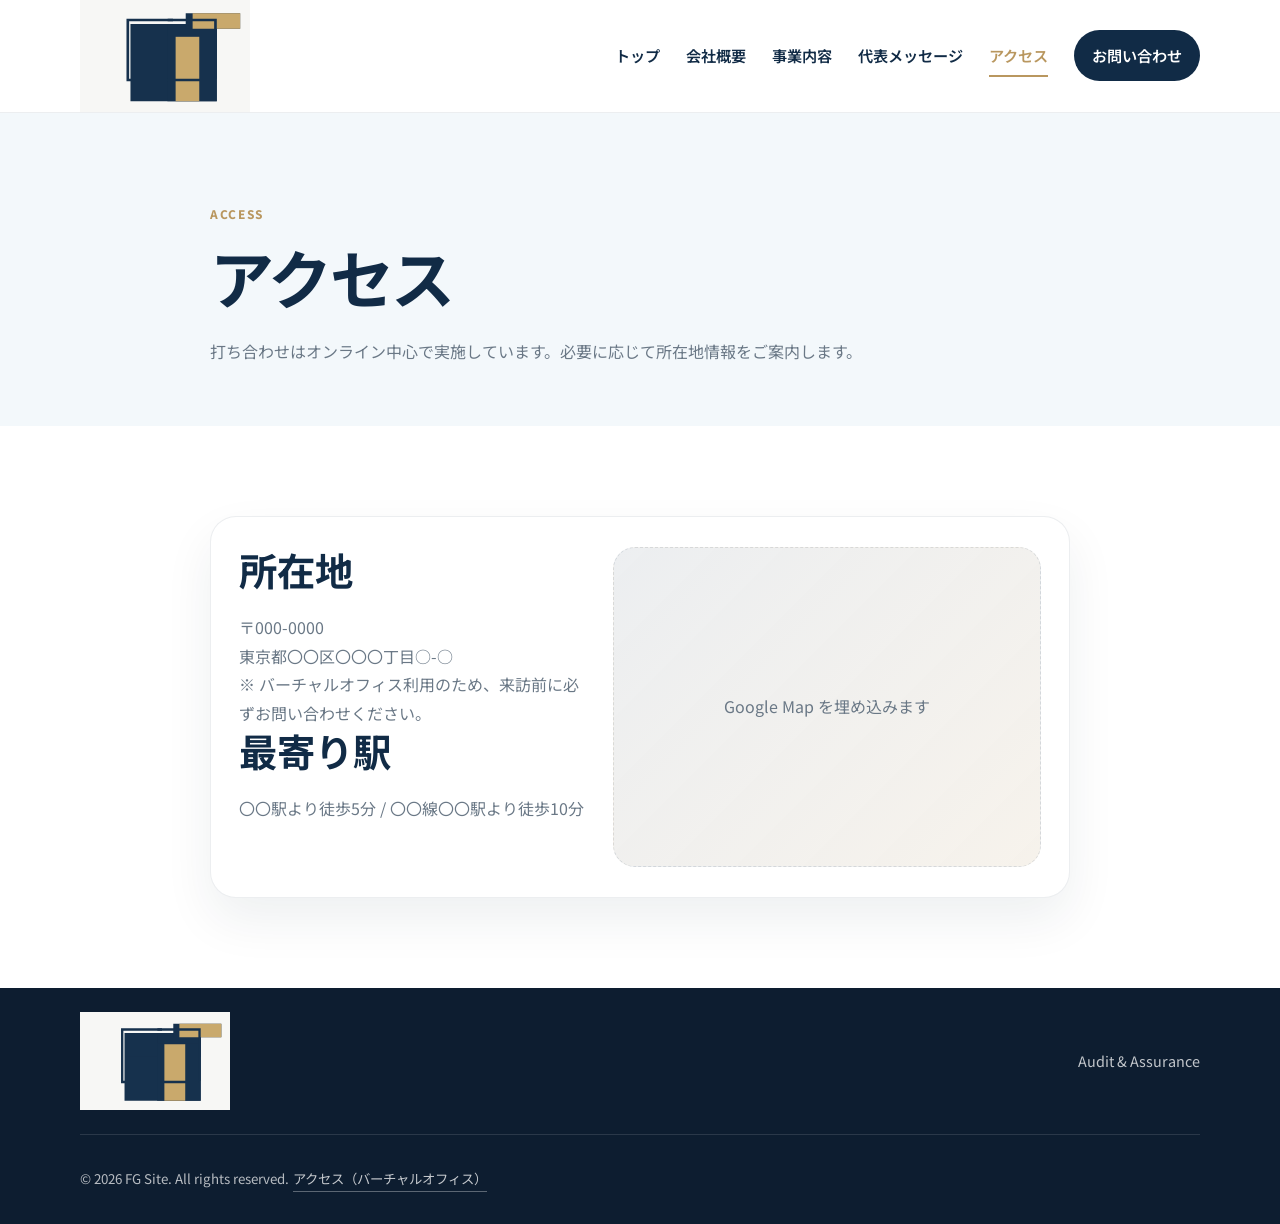
==== access.html @ 74d0a7da "Render current access footer item as text on access page Co-authored-by: chikainoue111-sys <24069295" ====
<!DOCTYPE html>
<html lang="ja">
  <head>
    <meta charset="UTF-8" />
    <meta name="viewport" content="width=device-width, initial-scale=1.0" />
    <meta name="description" content="FG Siteの所在地・アクセス情報です。" />
    <title>アクセス | FG Site</title>
    <link rel="preconnect" href="https://fonts.googleapis.com" />
    <link rel="preconnect" href="https://fonts.gstatic.com" crossorigin />
    <link
      href="https://fonts.googleapis.com/css2?family=Manrope:wght@400;500;600;700;800&family=Noto+Sans+JP:wght@400;500;600;700;800&display=swap"
      rel="stylesheet"
    />
    <link rel="stylesheet" href="assets/css/style.css" />
  </head>
  <body>
    <header class="site-header">
      <div class="container header-inner">
        <a href="index.html" class="brand" aria-label="FG Site ホーム">
          <img src="assets/img/logo.svg" alt="FG Site" class="brand-logo" />
        </a>

        <button class="menu-toggle" aria-label="メニューを開く" aria-expanded="false">
          <span></span><span></span><span></span>
        </button>

        <nav class="site-nav" aria-label="グローバルナビゲーション">
          <a href="index.html">トップ</a>
          <a href="company.html">会社概要</a>
          <a href="services.html">事業内容</a>
          <a href="message.html">代表メッセージ</a>
          <a href="access.html" class="active" aria-current="page">アクセス</a>
          <a href="contact.html" class="nav-cta">お問い合わせ</a>
        </nav>
      </div>
    </header>

    <main>
      <section class="page-hero section-shell">
        <div class="container narrow">
          <p class="eyebrow dark">Access</p>
          <h1>アクセス</h1>
          <p>打ち合わせはオンライン中心で実施しています。必要に応じて所在地情報をご案内します。</p>
        </div>
      </section>

      <section class="section-shell">
        <div class="container narrow access-box">
          <div class="access-copy">
            <h2>所在地</h2>
            <p>〒000-0000<br />東京都〇〇区〇〇〇丁目○-○</p>
            <p>※ バーチャルオフィス利用のため、来訪前に必ずお問い合わせください。</p>

            <h2>最寄り駅</h2>
            <p>〇〇駅より徒歩5分 / 〇〇線〇〇駅より徒歩10分</p>
          </div>

          <div class="map-placeholder">Google Map を埋め込みます</div>
        </div>
      </section>
    </main>

    <footer class="site-footer">
      <div class="container footer-inner">
        <div class="footer-brand">
          <img src="assets/img/logo.svg" alt="FG Site" class="footer-logo" />
        </div>
        <p>Audit &amp; Assurance</p>
      </div>
      <div class="container footer-meta">
        <small>© 2026 FG Site. All rights reserved.</small>
        <small class="footer-sub-link">アクセス（バーチャルオフィス）</small>
      </div>
    </footer>

    <script src="assets/js/main.js"></script>
  </body>
</html>
---- assets/css/style.css ----
@import url('https://fonts.googleapis.com/css2?family=Manrope:wght@400;500;600;700;800&family=Noto+Sans+JP:wght@400;500;600;700;800&display=swap');

:root {
  --navy-900: #0d1d30;
  --navy-800: #112b46;
  --navy-700: #183c5d;
  --gold-500: #b9975f;
  --gold-400: #d9bb7b;
  --ice-100: #f3f8fb;
  --ice-200: #edf3f8;
  --stone-200: #e8edf1;
  --stone-500: #6a7886;
  --text: #1a2433;
  --white: #ffffff;
  --shadow-soft: 0 22px 50px rgba(19, 38, 62, 0.07);
  --radius: 26px;
  --feature-media-width: 320px;
}

* {
  box-sizing: border-box;
}

html {
  scroll-behavior: smooth;
}

body {
  margin: 0;
  font-family: 'Noto Sans JP', sans-serif;
  color: var(--text);
  background: #ffffff;
  line-height: 1.8;
}

img {
  max-width: 100%;
  display: block;
}

a {
  color: inherit;
  text-decoration: none;
}

button,
input,
textarea {
  font: inherit;
}

.container {
  width: min(1120px, calc(100% - 40px));
  margin: 0 auto;
}

.narrow {
  max-width: 860px;
}

.section-shell {
  padding: 90px 0;
}

.site-header {
  position: sticky;
  top: 0;
  z-index: 50;
  backdrop-filter: blur(10px);
  background: rgba(255, 255, 255, 0.9);
  border-bottom: 1px solid rgba(17, 43, 70, 0.08);
}

.header-inner {
  display: flex;
  align-items: center;
  justify-content: space-between;
  min-height: 86px;
  gap: 24px;
}

.brand {
  display: inline-flex;
  align-items: center;
}

.brand-logo {
  width: 170px;
  height: auto;
}

.site-nav {
  display: flex;
  gap: 26px;
  align-items: center;
}

.site-nav a {
  font-size: 0.95rem;
  font-weight: 600;
  color: var(--navy-800);
  position: relative;
  transition: color 0.2s ease;
}


.site-nav a::after {
  content: "";
  position: absolute;
  left: 0;
  bottom: -8px;
  width: 100%;
  height: 2px;
  background: var(--gold-500);
  opacity: 0;
  transform: scaleX(0.7);
  transition: all 0.2s ease;
}

.site-nav a:hover,
.site-nav a.active {
  color: var(--gold-500);
}

.site-nav a:hover::after,
.site-nav a.active::after {
  opacity: 1;
  transform: scaleX(1);
}

.nav-cta {
  background: var(--navy-800);
  color: var(--white) !important;
  padding: 12px 18px;
  border-radius: 999px;
  transition: transform 0.2s ease, background 0.2s ease;
}

.nav-cta:hover {
  background: var(--gold-500) !important;
  transform: translateY(-1px);
}

.nav-cta::after {
  display: none;
}

.menu-toggle {
  display: none;
  border: 0;
  background: transparent;
  padding: 6px;
  cursor: pointer;
}

.menu-toggle span {
  display: block;
  width: 24px;
  height: 2px;
  margin: 5px 0;
  background: var(--navy-800);
  border-radius: 2px;
}

.hero {
  padding-top: 84px;
  background:
    radial-gradient(circle at top right, rgba(185, 151, 95, 0.12), transparent 30%),
    linear-gradient(135deg, #ffffff 0%, #f3f8fb 100%);
}

.hero-grid {
  display: grid;
  grid-template-columns: 1.2fr 0.8fr;
  align-items: center;
  gap: 48px;
}

.eyebrow {
  margin: 0 0 14px;
  color: var(--gold-500);
  font-weight: 800;
  letter-spacing: 0.14em;
  text-transform: uppercase;
  font-size: 0.74rem;
}

.eyebrow.dark {
  color: var(--gold-500);
}

.eyebrow.light {
  color: rgba(255, 255, 255, 0.8);
}

h1,
h2,
h3 {
  margin: 0 0 16px;
  color: var(--navy-800);
  line-height: 1.3;
  font-family: 'Manrope', 'Noto Sans JP', sans-serif;
}

h1 {
  font-size: clamp(2.6rem, 5vw, 4.3rem);
  letter-spacing: -0.04em;
}

h2 {
  font-size: clamp(2rem, 3vw, 2.8rem);
}

h3 {
  font-size: 1.4rem;
}

.lead {
  max-width: 620px;
  font-size: 1.08rem;
  color: var(--stone-500);
  margin: 22px 0 0;
}

.hero-actions {
  display: flex;
  gap: 14px;
  margin-top: 28px;
  flex-wrap: wrap;
}

.btn {
  display: inline-flex;
  align-items: center;
  justify-content: center;
  padding: 14px 24px;
  border-radius: 999px;
  border: 1px solid transparent;
  font-weight: 700;
  transition: all 0.2s ease;
}

.btn:hover {
  transform: translateY(-2px);
}

.btn-primary {
  background: var(--navy-800);
  color: var(--white);
}

.btn-primary:hover {
  background: var(--gold-500);
}

.btn-secondary {
  border-color: var(--navy-800);
  color: var(--navy-800);
  background: transparent;
}

.btn-secondary:hover {
  background: var(--navy-800);
  color: var(--white);
}

.light-btn {
  background: var(--white);
  color: var(--navy-800);
}

.hero-points {
  display: flex;
  gap: 18px;
  list-style: none;
  margin: 28px 0 0;
  padding: 0;
  flex-wrap: wrap;
  color: var(--stone-500);
  font-size: 0.92rem;
}

.hero-points li {
  position: relative;
  padding-left: 18px;
}

.hero-points li::before {
  content: "";
  position: absolute;
  left: 0;
  top: 0.8em;
  width: 8px;
  height: 8px;
  border-radius: 50%;
  background: var(--gold-500);
}

.hero-panel {
  display: flex;
  justify-content: flex-end;
}

.value-editorial {
  position: relative;
  width: min(100%, 430px);
  padding: 34px 0 28px 44px;
  border-top: 1px solid rgba(185, 151, 95, 0.5);
  border-bottom: 1px solid rgba(17, 43, 70, 0.14);
  background: linear-gradient(102deg, rgba(255, 255, 255, 0.45), rgba(255, 255, 255, 0));
}

.value-editorial::before {
  content: "";
  position: absolute;
  left: 0;
  top: -10px;
  bottom: -10px;
  width: 1px;
  background: linear-gradient(180deg, rgba(185, 151, 95, 0), rgba(185, 151, 95, 0.9), rgba(185, 151, 95, 0));
}

.value-kicker {
  margin: 0;
  position: absolute;
  left: -20px;
  top: 4px;
  writing-mode: vertical-rl;
  transform: rotate(180deg);
  color: var(--gold-500);
  font-weight: 800;
  letter-spacing: 0.16em;
  text-transform: uppercase;
  font-size: 0.68rem;
}

.value-heading {
  margin-bottom: 14px;
  font-size: clamp(1.6rem, 3.1vw, 2.3rem);
  letter-spacing: -0.03em;
}

.value-copy {
  margin: 0;
  color: var(--stone-500);
}

.section-alt {
  background: var(--ice-100);
}

.section-head {
  max-width: 760px;
  margin-bottom: 32px;
}

.section-head p:last-child {
  color: var(--stone-500);
  margin: 0;
}

.feature-editorial .section-head {
  margin-bottom: 20px;
}

.feature-editorial-list {
  margin: 0;
  padding: 0;
  list-style: none;
  border-top: 1px solid rgba(17, 43, 70, 0.14);
}

.feature-editorial-item {
  display: grid;
  grid-template-columns: 120px minmax(0, 1fr) minmax(250px, 320px);
  gap: 36px;
  align-items: start;
  padding: 58px 0;
  border-bottom: 1px solid rgba(17, 43, 70, 0.14);
}

.feature-editorial-number {
  margin: 0;
  font-size: clamp(3.1rem, 7vw, 4.8rem);
  line-height: 1;
  font-family: 'Manrope', 'Noto Sans JP', sans-serif;
  letter-spacing: 0.06em;
  color: rgba(17, 43, 70, 0.15);
}

.feature-editorial-copy h3 {
  margin-bottom: 10px;
}

.feature-editorial-copy p {
  margin: 0;
  color: var(--stone-500);
}

.feature-editorial-media {
  margin: 0;
  width: min(100%, var(--feature-media-width));
  margin-inline: auto;
}

.feature-media-slot {
  min-height: 196px;
  border: 1px solid rgba(17, 43, 70, 0.14);
  background:
    linear-gradient(125deg, rgba(17, 43, 70, 0.18), rgba(17, 43, 70, 0.03) 40%, rgba(185, 151, 95, 0.24)),
    repeating-linear-gradient(-35deg, rgba(255, 255, 255, 0.18), rgba(255, 255, 255, 0.18) 8px, transparent 8px, transparent 18px);
  color: rgba(13, 29, 48, 0.58);
  font-family: 'Manrope', 'Noto Sans JP', sans-serif;
  letter-spacing: 0.14em;
  text-transform: uppercase;
  font-size: 0.7rem;
  display: flex;
  align-items: center;
  justify-content: center;
}

@supports (clip-path: polygon(8% 0, 100% 0, 92% 100%, 0 100%)) {
  .feature-media-slot {
    clip-path: polygon(8% 0, 100% 0, 92% 100%, 0 100%);
  }

  .feature-editorial-item:nth-child(even) .feature-media-slot {
    clip-path: polygon(0 0, 92% 0, 100% 100%, 8% 100%);
  }
}

@supports (clip-path: polygon(4% 0, 100% 0, 96% 100%, 0 100%)) {
  @media (max-width: 900px) {
    .feature-media-slot,
    .feature-editorial-item:nth-child(even) .feature-media-slot {
      clip-path: polygon(4% 0, 100% 0, 96% 100%, 0 100%);
    }
  }
}

.js-enhanced.reveal-active .reveal-item.reveal-pending {
  --reveal-offset: -34px;
  transform: translate3d(var(--reveal-offset), 0, 0);
}

.js-enhanced.reveal-active .reveal-item.reveal-pending.reveal-from-right {
  --reveal-offset: 34px;
}

.js-enhanced.reveal-active .reveal-item.reveal-pending .feature-editorial-number,
.js-enhanced.reveal-active .reveal-item.reveal-pending .feature-editorial-media {
  opacity: 0.45;
}

.js-enhanced.reveal-active .reveal-item.is-visible {
  transform: none;
}

.js-enhanced.reveal-active .reveal-item.is-visible .feature-editorial-number,
.js-enhanced.reveal-active .reveal-item.is-visible .feature-editorial-media {
  opacity: 1;
}

@media (prefers-reduced-motion: no-preference) {
  .js-enhanced.reveal-active.reveal-ready .reveal-item {
    transition: transform 0.9s ease;
  }

  .js-enhanced.reveal-active.reveal-ready .reveal-item .feature-editorial-number,
  .js-enhanced.reveal-active.reveal-ready .reveal-item .feature-editorial-media {
    transition: opacity 0.9s ease;
  }
}

.card-grid {
  display: grid;
  gap: 24px;
}

.three-up {
  grid-template-columns: repeat(3, minmax(0, 1fr));
}

.info-card,
.detail-card,
.message-box,
.access-box,
.contact-card {
  background: var(--white);
  border: 1px solid rgba(17, 43, 70, 0.08);
  border-radius: var(--radius);
  box-shadow: var(--shadow-soft);
  padding: 30px 28px;
}

.info-card {
  border-top: 4px solid var(--gold-500);
}

.card-icon {
  display: inline-flex;
  width: 42px;
  height: 42px;
  border-radius: 50%;
  align-items: center;
  justify-content: center;
  background: rgba(185, 151, 95, 0.12);
  color: var(--navy-800);
  font-weight: 800;
  margin-bottom: 18px;
}

.info-card p,
.detail-card p,
.message-box p,
.contact-card p,
.access-copy p {
  color: var(--stone-500);
  margin: 0;
}

.centered-link {
  margin-top: 32px;
  text-align: center;
}

.text-link {
  display: inline-block;
  font-weight: 700;
  color: var(--navy-800);
  border-bottom: 2px solid var(--gold-500);
  padding-bottom: 4px;
}

.split-layout {
  display: grid;
  grid-template-columns: 0.9fr 1.1fr;
  gap: 42px;
  align-items: center;
}

.split-layout p {
  color: var(--stone-500);
}

.about-heading br {
  display: inline;
}

.cta-shell {
  padding-top: 50px;
}

.cta-box {
  background: linear-gradient(135deg, var(--navy-900), var(--navy-800));
  color: var(--white);
  border-radius: 30px;
  padding: 42px 36px;
  display: flex;
  align-items: center;
  justify-content: space-between;
  gap: 24px;
}

.cta-box h2,
.cta-box p,
.cta-box .eyebrow {
  color: var(--white);
}

.page-hero {
  background: var(--ice-100);
  padding-bottom: 44px;
}

.page-hero h1 {
  margin-bottom: 10px;
}

.page-hero p:last-child {
  color: var(--stone-500);
}

.info-table {
  width: 100%;
  border-collapse: collapse;
  background: var(--white);
  border: 1px solid rgba(17, 43, 70, 0.08);
  border-radius: 18px;
  overflow: hidden;
  box-shadow: var(--shadow-soft);
}

.info-table th,
.info-table td {
  text-align: left;
  vertical-align: top;
  border-bottom: 1px solid rgba(17, 43, 70, 0.08);
  padding: 20px 22px;
}

.info-table th {
  width: 28%;
  background: var(--ice-100);
  color: var(--navy-800);
  font-weight: 700;
}

.info-table tr:last-child th,
.info-table tr:last-child td {
  border-bottom: none;
}

.service-stack {
  display: grid;
  gap: 30px;
}

.detail-card ul {
  margin: 18px 0 0;
  padding-left: 1.1rem;
  color: var(--stone-500);
  line-height: 2;
}

.message-box {
  background: linear-gradient(180deg, #ffffff 0%, #f7fafc 100%);
}

.message-signature {
  margin-top: 22px !important;
  text-align: right;
  font-weight: 700;
  color: var(--navy-800) !important;
}

.access-box {
  display: grid;
  grid-template-columns: 0.9fr 1.1fr;
  gap: 24px;
}

.map-placeholder {
  min-height: 320px;
  border-radius: 22px;
  background: linear-gradient(135deg, rgba(17, 43, 70, 0.08), rgba(185, 151, 95, 0.12));
  color: var(--stone-500);
  display: flex;
  align-items: center;
  justify-content: center;
  border: 1px dashed rgba(17, 43, 70, 0.12);
}

.contact-box {
  display: grid;
  gap: 28px;
}

.contact-form-box {
  background: var(--ice-100);
}

.site-footer {
  background: var(--navy-900);
  color: var(--white);
  padding-top: 24px;
}

.footer-inner {
  display: flex;
  align-items: center;
  justify-content: space-between;
  gap: 18px;
}

.footer-brand {
  display: flex;
  align-items: center;
}

.footer-logo {
  width: 150px;
}

.footer-inner p {
  margin: 0;
  font-size: 0.9rem;
  color: rgba(255, 255, 255, 0.75);
}

.footer-meta {
  padding: 24px 0 32px;
  border-top: 1px solid rgba(255, 255, 255, 0.12);
  margin-top: 24px;
  color: rgba(255, 255, 255, 0.7);
}

.footer-sub-link {
  display: inline-block;
  margin-top: 8px;
  color: rgba(255, 255, 255, 0.76);
  border-bottom: 1px solid rgba(255, 255, 255, 0.32);
}

.footer-sub-link:hover {
  color: rgba(255, 255, 255, 0.96);
  border-bottom-color: rgba(255, 255, 255, 0.62);
}

.footer-sub-link:focus-visible {
  outline: 2px solid rgba(255, 255, 255, 0.9);
  outline-offset: 3px;
}

@media (max-width: 900px) {
  .hero-grid,
  .split-layout,
  .access-box,
  .three-up {
    grid-template-columns: 1fr;
  }

  .feature-editorial-item {
    grid-template-columns: 1fr;
    gap: 16px;
    padding: 32px 0;
  }

  .feature-editorial-number {
    font-size: clamp(2.4rem, 12vw, 3.8rem);
  }

  .feature-media-slot {
    min-height: 160px;
  }

  .about-heading br {
    display: none;
  }

  .value-editorial {
    width: 100%;
    padding: 28px 0 22px 34px;
  }

  .value-kicker {
    left: -16px;
  }

  .cta-box {
    flex-direction: column;
    align-items: flex-start;
  }
}

@media (max-width: 760px) {
  .menu-toggle {
    display: block;
  }

  .site-nav {
    position: absolute;
    top: 88px;
    left: 0;
    right: 0;
    display: none;
    flex-direction: column;
    align-items: flex-start;
    background: rgba(255, 255, 255, 0.98);
    border-bottom: 1px solid rgba(17, 43, 70, 0.08);
    padding: 20px 20px 28px;
    box-shadow: 0 16px 30px rgba(17, 43, 70, 0.08);
  }

  .site-nav.is-open {
    display: flex;
  }

  .site-nav a {
    width: 100%;
    padding: 8px 0;
  }

  .site-nav a::after {
    display: none;
  }

  .hero {
    padding-top: 64px;
  }

  .value-editorial {
    padding-left: 30px;
  }

  .value-kicker {
    position: static;
    transform: none;
    writing-mode: horizontal-tb;
    letter-spacing: 0.12em;
    margin-bottom: 12px;
  }

  .value-editorial::before {
    top: 0;
    bottom: 0;
  }

  .section-shell {
    padding: 70px 0;
  }

  .footer-inner {
    flex-direction: column;
    align-items: flex-start;
  }
}

@media (prefers-reduced-motion: reduce) {
  html {
    scroll-behavior: auto;
  }

  .js-enhanced .reveal-item {
    opacity: 1;
    transform: none;
    transition: none;
  }

  .js-enhanced .reveal-item .feature-editorial-number,
  .js-enhanced .reveal-item .feature-editorial-media {
    opacity: 1;
    transition: none;
  }
}
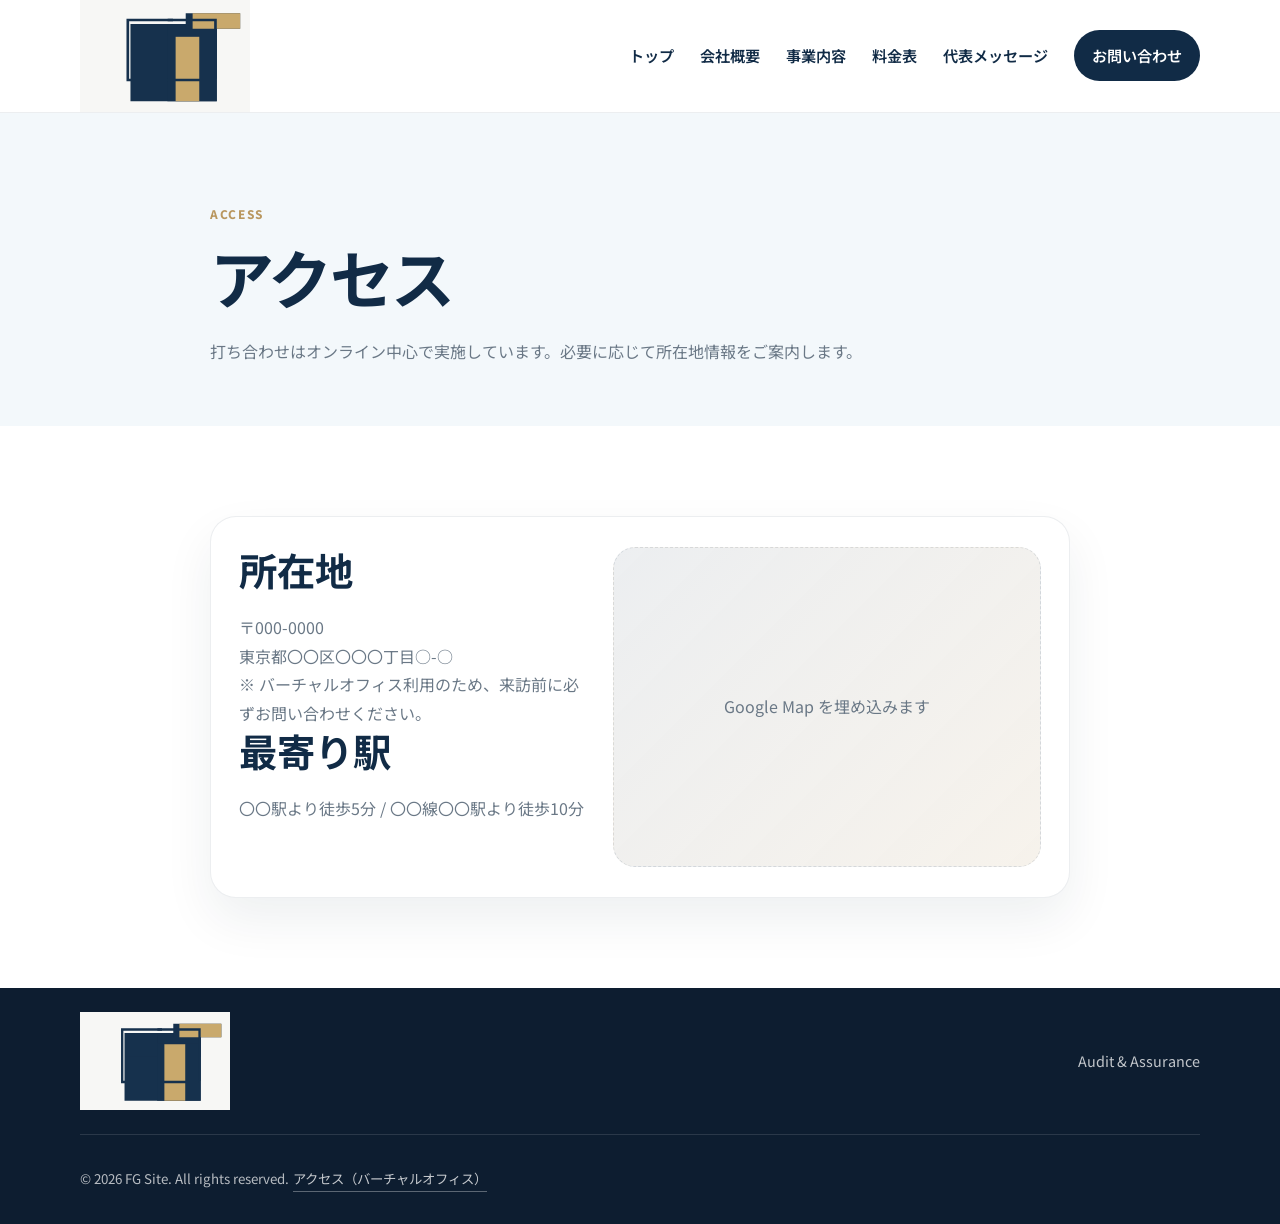
==== commit 145235d1: "feat: add pricing page and update service copy Co-authored-by: chikainoue111-sys <240692958+chikaino" ====
--- a/access.html
+++ b/access.html
@@ -28,8 +28,8 @@
           <a href="index.html">トップ</a>
           <a href="company.html">会社概要</a>
           <a href="services.html">事業内容</a>
+          <a href="pricing.html">料金表</a>
           <a href="message.html">代表メッセージ</a>
-          <a href="access.html" class="active" aria-current="page">アクセス</a>
           <a href="contact.html" class="nav-cta">お問い合わせ</a>
         </nav>
       </div>
@@ -69,7 +69,7 @@
       </div>
       <div class="container footer-meta">
         <small>© 2026 FG Site. All rights reserved.</small>
-        <small class="footer-sub-link">アクセス（バーチャルオフィス）</small>
+        <small><a href="access.html" class="footer-sub-link" aria-current="page">アクセス（バーチャルオフィス）</a></small>
       </div>
     </footer>
 
--- a/assets/css/style.css
+++ b/assets/css/style.css
@@ -397,6 +397,29 @@
   color: var(--stone-500);
 }
 
+.feature-editorial-copy p + p {
+  margin-top: 14px;
+}
+
+.feature-editorial-item-right {
+  grid-template-columns: minmax(72px, 1fr) minmax(250px, 320px) minmax(0, 1fr) 120px;
+}
+
+.feature-editorial-item-right .feature-editorial-number {
+  grid-column: 4;
+  text-align: right;
+}
+
+.feature-editorial-item-right .feature-editorial-media {
+  grid-column: 2;
+  margin-inline: 0;
+}
+
+.feature-editorial-item-right .feature-editorial-copy {
+  grid-column: 3;
+  text-align: right;
+}
+
 .feature-editorial-media {
   margin: 0;
   width: min(100%, var(--feature-media-width));
@@ -623,6 +646,110 @@
   line-height: 2;
 }
 
+.pricing-stack {
+  display: grid;
+  gap: 24px;
+}
+
+.pricing-intro {
+  max-width: 840px;
+  margin-bottom: 36px;
+}
+
+.pricing-intro p:last-child,
+.pricing-note {
+  color: var(--stone-500);
+}
+
+.pricing-card {
+  background: linear-gradient(180deg, #ffffff 0%, #f7fafc 100%);
+  border: 1px solid rgba(17, 43, 70, 0.08);
+  border-radius: 30px;
+  box-shadow: var(--shadow-soft);
+  overflow: hidden;
+}
+
+.pricing-card-head {
+  padding: 30px 32px 18px;
+  border-bottom: 1px solid rgba(17, 43, 70, 0.08);
+}
+
+.pricing-card-head p {
+  margin: 0;
+  color: var(--stone-500);
+}
+
+.pricing-card-body {
+  display: grid;
+  grid-template-columns: minmax(0, 1.4fr) minmax(260px, 0.9fr);
+  gap: 0;
+}
+
+.pricing-main,
+.pricing-side {
+  padding: 28px 32px 32px;
+}
+
+.pricing-side {
+  background: rgba(13, 29, 48, 0.03);
+  border-left: 1px solid rgba(17, 43, 70, 0.08);
+}
+
+.pricing-block + .pricing-block {
+  margin-top: 22px;
+}
+
+.pricing-label {
+  display: inline-block;
+  margin-bottom: 8px;
+  font-size: 0.78rem;
+  letter-spacing: 0.12em;
+  text-transform: uppercase;
+  color: var(--gold-500);
+  font-weight: 800;
+}
+
+.pricing-main p,
+.pricing-side p {
+  margin: 0;
+  color: var(--stone-500);
+}
+
+.pricing-meta {
+  margin: 0;
+  padding: 0;
+  display: grid;
+  gap: 18px;
+}
+
+.pricing-meta div {
+  display: grid;
+  gap: 6px;
+}
+
+.pricing-meta dt {
+  font-family: 'Manrope', 'Noto Sans JP', sans-serif;
+  font-weight: 700;
+  color: var(--navy-800);
+}
+
+.pricing-meta dd {
+  margin: 0;
+  color: var(--stone-500);
+}
+
+.pricing-price {
+  font-family: 'Manrope', 'Noto Sans JP', sans-serif;
+  font-size: clamp(2rem, 4vw, 2.8rem);
+  line-height: 1.1;
+  letter-spacing: -0.03em;
+  color: var(--navy-800) !important;
+}
+
+.pricing-cta {
+  margin-top: 36px;
+}
+
 .message-box {
   background: linear-gradient(180deg, #ffffff 0%, #f7fafc 100%);
 }
@@ -726,6 +853,21 @@
     padding: 32px 0;
   }
 
+  .feature-editorial-item-right {
+    grid-template-columns: 1fr;
+  }
+
+  .feature-editorial-item-right .feature-editorial-number,
+  .feature-editorial-item-right .feature-editorial-media,
+  .feature-editorial-item-right .feature-editorial-copy {
+    grid-column: auto;
+    text-align: left;
+  }
+
+  .feature-editorial-item-right .feature-editorial-media {
+    margin-inline: auto;
+  }
+
   .feature-editorial-number {
     font-size: clamp(2.4rem, 12vw, 3.8rem);
   }
@@ -750,6 +892,15 @@
   .cta-box {
     flex-direction: column;
     align-items: flex-start;
+  }
+
+  .pricing-card-body {
+    grid-template-columns: 1fr;
+  }
+
+  .pricing-side {
+    border-left: 0;
+    border-top: 1px solid rgba(17, 43, 70, 0.08);
   }
 }
 
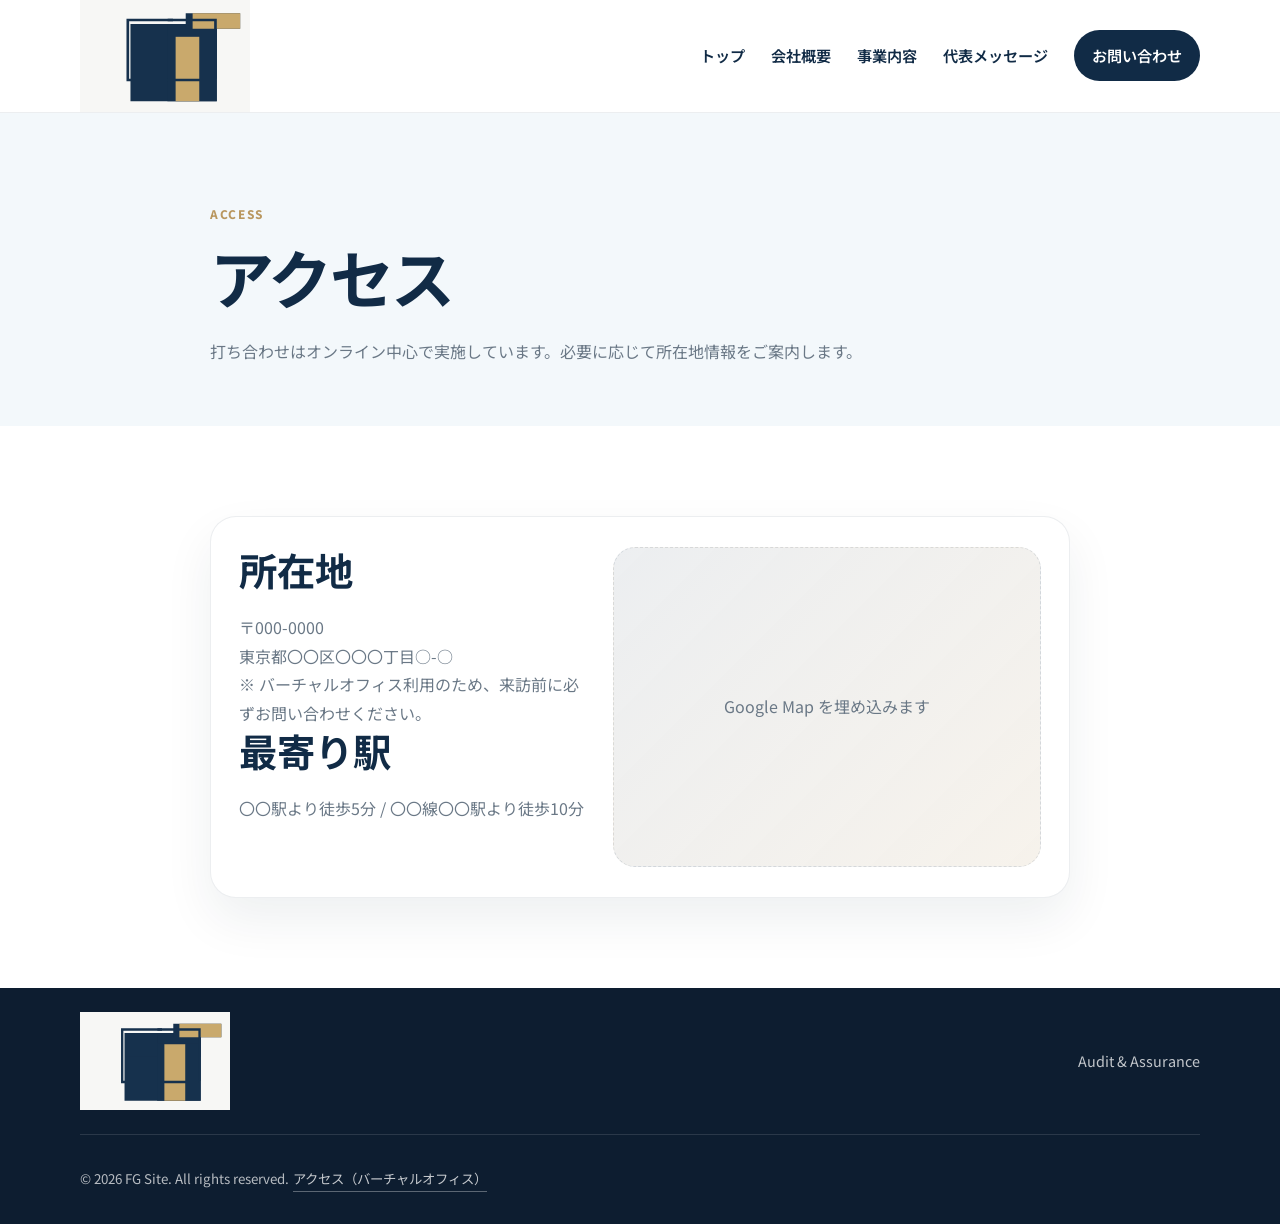
==== commit fad9b1d4: "Remove pricing page links and update services pricing/periods Co-authored-by: chikainoue111-sys <240" ====
--- a/access.html
+++ b/access.html
@@ -28,7 +28,6 @@
           <a href="index.html">トップ</a>
           <a href="company.html">会社概要</a>
           <a href="services.html">事業内容</a>
-          <a href="pricing.html">料金表</a>
           <a href="message.html">代表メッセージ</a>
           <a href="contact.html" class="nav-cta">お問い合わせ</a>
         </nav>
--- a/assets/css/style.css
+++ b/assets/css/style.css
@@ -402,22 +402,26 @@
 }
 
 .feature-editorial-item-right {
-  grid-template-columns: minmax(72px, 1fr) minmax(250px, 320px) minmax(0, 1fr) 120px;
+  grid-template-columns: minmax(250px, 320px) minmax(0, 1fr) 120px;
 }
 
 .feature-editorial-item-right .feature-editorial-number {
-  grid-column: 4;
-  text-align: right;
-}
-
-.feature-editorial-item-right .feature-editorial-media {
-  grid-column: 2;
-  margin-inline: 0;
-}
-
-.feature-editorial-item-right .feature-editorial-copy {
   grid-column: 3;
   text-align: right;
+}
+
+.feature-editorial-item-right .feature-editorial-media {
+  grid-column: 1;
+  margin-inline: 0 auto;
+}
+
+.feature-editorial-item-right .feature-editorial-copy {
+  grid-column: 2;
+  text-align: right;
+}
+
+.feature-editorial-item-right .feature-editorial-copy p {
+  text-align: left;
 }
 
 .feature-editorial-media {
@@ -639,6 +643,31 @@
   gap: 30px;
 }
 
+.detail-card h2 {
+  margin-bottom: 10px;
+}
+
+.detail-card .service-meta {
+  margin-bottom: 18px;
+  color: var(--navy-800);
+  font-weight: 600;
+}
+
+.detail-card p + h3,
+.detail-card ul + h3 {
+  margin-top: 28px;
+}
+
+.detail-card h3 + p,
+.detail-card h3 + ul {
+  margin-top: 10px;
+}
+
+.detail-card ul + p,
+.detail-card p + p {
+  margin-top: 16px;
+}
+
 .detail-card ul {
   margin: 18px 0 0;
   padding-left: 1.1rem;
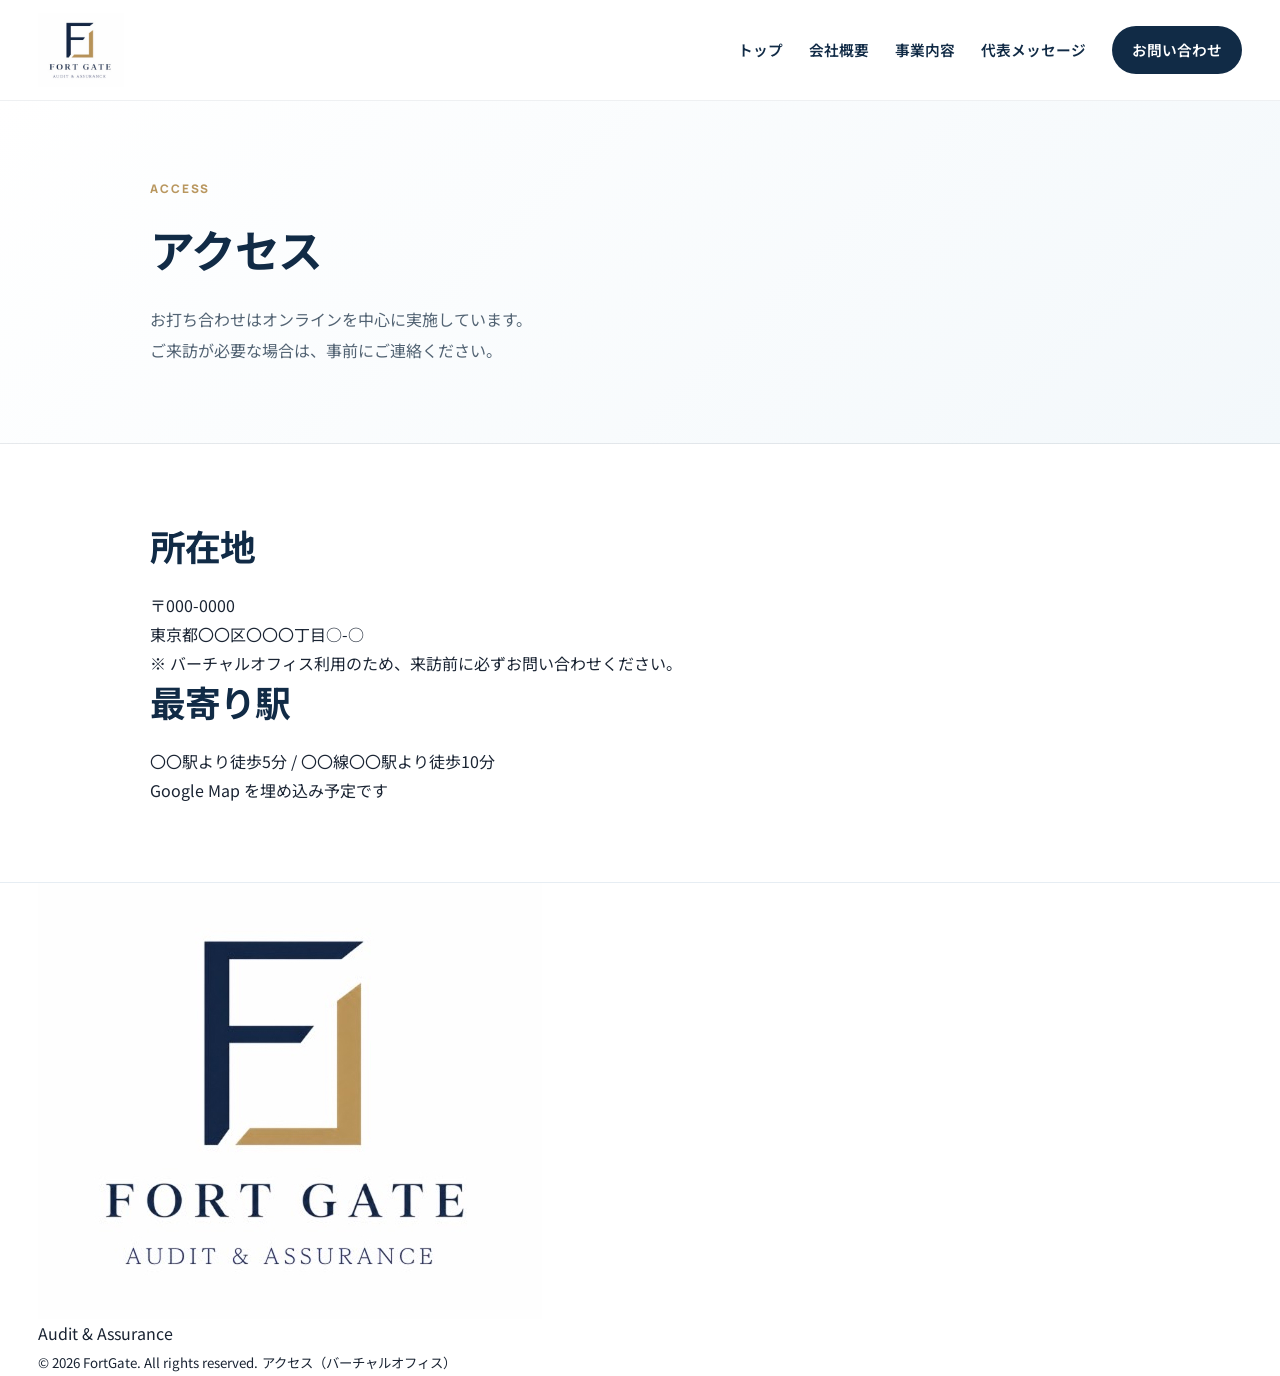
==== commit f6ddc8fd: "文言修正" ====
--- a/access.html
+++ b/access.html
@@ -3,8 +3,11 @@
   <head>
     <meta charset="UTF-8" />
     <meta name="viewport" content="width=device-width, initial-scale=1.0" />
-    <meta name="description" content="FG Siteの所在地・アクセス情報です。" />
-    <title>アクセス | FG Site</title>
+    <meta
+      name="description"
+      content="FortGateのアクセス情報です。打ち合わせはオンライン中心で対応し、必要に応じて所在地情報をご案内しています。"
+    />
+    <title>アクセス | FortGate</title>
     <link rel="preconnect" href="https://fonts.googleapis.com" />
     <link rel="preconnect" href="https://fonts.gstatic.com" crossorigin />
     <link
@@ -16,8 +19,8 @@
   <body>
     <header class="site-header">
       <div class="container header-inner">
-        <a href="index.html" class="brand" aria-label="FG Site ホーム">
-          <img src="assets/img/logo.svg" alt="FG Site" class="brand-logo" />
+        <a href="index.html" class="brand" aria-label="FortGate ホーム">
+          <img src="assets/img/logo.JPG" alt="FortGate" class="brand-logo" />
         </a>
 
         <button class="menu-toggle" aria-label="メニューを開く" aria-expanded="false">
@@ -37,24 +40,29 @@
     <main>
       <section class="page-hero section-shell">
         <div class="container narrow">
-          <p class="eyebrow dark">Access</p>
-          <h1>アクセス</h1>
-          <p>打ち合わせはオンライン中心で実施しています。必要に応じて所在地情報をご案内します。</p>
+          <p class="eyebrow dark fade-up">Access</p>
+          <h1 class="fade-up">アクセス</h1>
+          <p class="fade-up">
+            お打ち合わせはオンラインを中心に実施しています。<br />
+            ご来訪が必要な場合は、事前にご連絡ください。
+          </p>
         </div>
       </section>
 
       <section class="section-shell">
         <div class="container narrow access-box">
           <div class="access-copy">
-            <h2>所在地</h2>
-            <p>〒000-0000<br />東京都〇〇区〇〇〇丁目○-○</p>
-            <p>※ バーチャルオフィス利用のため、来訪前に必ずお問い合わせください。</p>
+            <h2 class="fade-up">所在地</h2>
+            <p class="fade-up">〒000-0000<br />東京都〇〇区〇〇〇丁目○-○</p>
+            <p class="fade-up">
+              ※ バーチャルオフィス利用のため、来訪前に必ずお問い合わせください。
+            </p>
 
-            <h2>最寄り駅</h2>
-            <p>〇〇駅より徒歩5分 / 〇〇線〇〇駅より徒歩10分</p>
+            <h2 class="fade-up">最寄り駅</h2>
+            <p class="fade-up">〇〇駅より徒歩5分 / 〇〇線〇〇駅より徒歩10分</p>
           </div>
 
-          <div class="map-placeholder">Google Map を埋め込みます</div>
+          <div class="map-placeholder fade-up">Google Map を埋め込み予定です</div>
         </div>
       </section>
     </main>
@@ -62,16 +70,20 @@
     <footer class="site-footer">
       <div class="container footer-inner">
         <div class="footer-brand">
-          <img src="assets/img/logo.svg" alt="FG Site" class="footer-logo" />
+          <img src="assets/img/logo.JPG" alt="FortGate" class="footer-logo" />
         </div>
         <p>Audit &amp; Assurance</p>
       </div>
       <div class="container footer-meta">
-        <small>© 2026 FG Site. All rights reserved.</small>
-        <small><a href="access.html" class="footer-sub-link" aria-current="page">アクセス（バーチャルオフィス）</a></small>
+        <small>© 2026 FortGate. All rights reserved.</small>
+        <small>
+          <a href="access.html" class="footer-sub-link" aria-current="page">
+            アクセス（バーチャルオフィス）
+          </a>
+        </small>
       </div>
     </footer>
 
     <script src="assets/js/main.js"></script>
   </body>
-</html>
+</html>
--- a/assets/css/style.css
+++ b/assets/css/style.css
@@ -1,283 +1,384 @@
-@import url('https://fonts.googleapis.com/css2?family=Manrope:wght@400;500;600;700;800&family=Noto+Sans+JP:wght@400;500;600;700;800&display=swap');
-
 :root {
   --navy-900: #0d1d30;
   --navy-800: #112b46;
   --navy-700: #183c5d;
+
   --gold-500: #b9975f;
   --gold-400: #d9bb7b;
+  --gold-text: #876b40;
+
   --ice-100: #f3f8fb;
   --ice-200: #edf3f8;
-  --stone-200: #e8edf1;
-  --stone-500: #6a7886;
+
+  --body-text: #526373;
   --text: #1a2433;
   --white: #ffffff;
-  --shadow-soft: 0 22px 50px rgba(19, 38, 62, 0.07);
-  --radius: 26px;
-  --feature-media-width: 320px;
-}
-
-* {
-  box-sizing: border-box;
-}
+
+  --border: rgba(17, 43, 70, 0.1);
+  --container-gutter: clamp(20px, 3vw, 40px);
+  --header-h: 100px;
+
+  --ease-out: cubic-bezier(0.22, 1, 0.36, 1);
+  --ease-soft: cubic-bezier(0.4, 0, 0.2, 1);
+
+  --stage-catch-size: clamp(2.35rem, 4.1vw, 3.25rem);
+}
+
+/* base */
+*,
+*::before,
+*::after { box-sizing: border-box; }
 
 html {
   scroll-behavior: smooth;
+  scroll-padding-top: var(--header-h);
 }
 
 body {
   margin: 0;
+  color: var(--text);
+  background: var(--white);
   font-family: 'Noto Sans JP', sans-serif;
-  color: var(--text);
-  background: #ffffff;
   line-height: 1.8;
-}
-
-img {
-  max-width: 100%;
-  display: block;
-}
-
-a {
-  color: inherit;
-  text-decoration: none;
-}
-
-button,
-input,
-textarea {
-  font: inherit;
-}
+  overflow-wrap: anywhere;
+  -webkit-font-smoothing: antialiased;
+}
+
+img { display: block; max-width: 100%; height: auto; }
+a { color: inherit; text-decoration: none; }
+button, input, select, textarea { font: inherit; }
+button { cursor: pointer; }
+
+h1, h2, h3 {
+  margin: 0 0 16px;
+  color: var(--navy-800);
+  font-family: 'Manrope', 'Noto Sans JP', sans-serif;
+  line-height: 1.5;
+}
+
+h1 { font-size: clamp(2.2rem, 4vw, 3.65rem); letter-spacing: -0.035em; }
+h2 { font-size: clamp(1.8rem, 2.8vw, 2.5rem); letter-spacing: -0.025em; }
+h3 { font-size: 1.3rem; }
+p { margin: 0; }
+
+:focus-visible { outline: 3px solid var(--navy-700); outline-offset: 5px; }
 
 .container {
-  width: min(1120px, calc(100% - 40px));
-  margin: 0 auto;
-}
-
-.narrow {
-  max-width: 860px;
-}
-
-.section-shell {
-  padding: 90px 0;
-}
-
+  width: calc(100% - var(--container-gutter) * 2);
+  max-width: 1320px;
+  margin-inline: auto;
+}
+
+/* 英語ラベルをゴールド統一 */
+.eyebrow,
+.fg-value-label {
+  margin: 0 0 18px;
+  color: var(--gold-500) !important;
+  font-family: 'Manrope', 'Noto Sans JP', sans-serif;
+  font-size: 0.74rem;
+  font-weight: 800;
+  letter-spacing: 0.16em;
+  text-transform: uppercase;
+}
+
+.skip-link {
+  position: fixed;
+  top: 12px;
+  left: 12px;
+  z-index: 100;
+  padding: 12px 18px;
+  color: var(--navy-800);
+  background: var(--white);
+  border: 1px solid var(--border);
+  transform: translateY(-180%);
+}
+
+.skip-link:focus { transform: translateY(0); }
+
+/* header */
 .site-header {
   position: sticky;
   top: 0;
   z-index: 50;
+  background: rgba(255, 255, 255, 0.96);
+  border-bottom: 1px solid rgba(17, 43, 70, 0.07);
   backdrop-filter: blur(10px);
-  background: rgba(255, 255, 255, 0.9);
-  border-bottom: 1px solid rgba(17, 43, 70, 0.08);
-}
+  transition: box-shadow 280ms var(--ease-soft);
+}
+
+.site-header.is-scrolled { box-shadow: 0 8px 24px rgba(17, 43, 70, 0.07); }
+.site-header .container { max-width: 1480px; }
 
 .header-inner {
   display: flex;
   align-items: center;
   justify-content: space-between;
-  min-height: 86px;
+  min-height: var(--header-h);
   gap: 24px;
 }
 
-.brand {
-  display: inline-flex;
-  align-items: center;
-}
+.brand { display: inline-flex; align-items: center; flex-shrink: 0; }
 
 .brand-logo {
-  width: 170px;
-  height: auto;
-}
-
-.site-nav {
-  display: flex;
-  gap: 26px;
-  align-items: center;
-}
+  width: auto;
+  height: 74px;
+  max-width: 250px;
+  object-fit: contain;
+  transition: opacity 180ms ease;
+}
+
+.brand:hover .brand-logo { opacity: 0.8; }
+
+.site-nav { display: flex; align-items: center; gap: 26px; }
 
 .site-nav a {
-  font-size: 0.95rem;
+  position: relative;
+  color: var(--navy-800);
+  font-size: 0.92rem;
   font-weight: 600;
-  color: var(--navy-800);
-  position: relative;
-  transition: color 0.2s ease;
-}
-
-
-.site-nav a::after {
+  transition: color 180ms ease;
+}
+
+.site-nav a:not(.nav-cta)::after {
   content: "";
   position: absolute;
-  left: 0;
-  bottom: -8px;
-  width: 100%;
+  right: 0; bottom: -8px; left: 0;
   height: 2px;
   background: var(--gold-500);
-  opacity: 0;
-  transform: scaleX(0.7);
-  transition: all 0.2s ease;
+  transform: scaleX(0);
+  transform-origin: right;
+  transition: transform 280ms var(--ease-out);
 }
 
 .site-nav a:hover,
-.site-nav a.active {
-  color: var(--gold-500);
-}
+.site-nav a.active { color: var(--gold-text); }
 
 .site-nav a:hover::after,
 .site-nav a.active::after {
-  opacity: 1;
   transform: scaleX(1);
-}
-
-.nav-cta {
+  transform-origin: left;
+}
+
+.site-nav .nav-cta {
+  padding: 11px 20px;
+  color: var(--white);
   background: var(--navy-800);
-  color: var(--white) !important;
-  padding: 12px 18px;
   border-radius: 999px;
-  transition: transform 0.2s ease, background 0.2s ease;
-}
-
-.nav-cta:hover {
-  background: var(--gold-500) !important;
+  transition: background 180ms ease, transform 220ms var(--ease-out), box-shadow 220ms ease;
+}
+
+.site-nav .nav-cta:hover {
+  color: var(--white);
+  background: var(--navy-700);
   transform: translateY(-1px);
-}
-
-.nav-cta::after {
-  display: none;
+  box-shadow: 0 6px 16px rgba(17, 43, 70, 0.18);
 }
 
 .menu-toggle {
   display: none;
-  border: 0;
+  align-items: center;
+  justify-content: center;
+  flex-direction: column;
+  gap: 5px;
+  width: 44px;
+  height: 44px;
+  padding: 8px;
   background: transparent;
-  padding: 6px;
-  cursor: pointer;
+  border: 1px solid var(--border);
+  border-radius: 10px;
 }
 
 .menu-toggle span {
   display: block;
-  width: 24px;
+  width: 22px;
   height: 2px;
-  margin: 5px 0;
   background: var(--navy-800);
   border-radius: 2px;
-}
-
-.hero {
-  padding-top: 84px;
-  background:
-    radial-gradient(circle at top right, rgba(185, 151, 95, 0.12), transparent 30%),
-    linear-gradient(135deg, #ffffff 0%, #f3f8fb 100%);
-}
-
-.hero-grid {
-  display: grid;
-  grid-template-columns: 1.2fr 0.8fr;
-  align-items: center;
-  gap: 48px;
-}
-
-.eyebrow {
-  margin: 0 0 14px;
-  color: var(--gold-500);
-  font-weight: 800;
-  letter-spacing: 0.14em;
-  text-transform: uppercase;
-  font-size: 0.74rem;
-}
-
-.eyebrow.dark {
-  color: var(--gold-500);
-}
-
-.eyebrow.light {
-  color: rgba(255, 255, 255, 0.8);
-}
-
-h1,
-h2,
-h3 {
-  margin: 0 0 16px;
-  color: var(--navy-800);
-  line-height: 1.3;
-  font-family: 'Manrope', 'Noto Sans JP', sans-serif;
-}
-
-h1 {
-  font-size: clamp(2.6rem, 5vw, 4.3rem);
-  letter-spacing: -0.04em;
-}
-
-h2 {
-  font-size: clamp(2rem, 3vw, 2.8rem);
-}
-
-h3 {
-  font-size: 1.4rem;
-}
-
-.lead {
-  max-width: 620px;
-  font-size: 1.08rem;
-  color: var(--stone-500);
-  margin: 22px 0 0;
-}
-
-.hero-actions {
-  display: flex;
-  gap: 14px;
-  margin-top: 28px;
-  flex-wrap: wrap;
-}
-
+  transition: transform 260ms var(--ease-out), opacity 200ms ease;
+}
+
+.menu-toggle[aria-expanded="true"] span:nth-child(1) { transform: translateY(7px) rotate(45deg); }
+.menu-toggle[aria-expanded="true"] span:nth-child(2) { opacity: 0; }
+.menu-toggle[aria-expanded="true"] span:nth-child(3) { transform: translateY(-7px) rotate(-45deg); }
+
+/* button/link */
 .btn {
+  position: relative;
+  overflow: hidden;
   display: inline-flex;
   align-items: center;
   justify-content: center;
-  padding: 14px 24px;
+  gap: 18px;
+  min-height: 52px;
+  padding: 13px 24px;
+  border: 1px solid transparent;
   border-radius: 999px;
-  border: 1px solid transparent;
+  font-size: 0.94rem;
   font-weight: 700;
-  transition: all 0.2s ease;
-}
-
-.btn:hover {
-  transform: translateY(-2px);
-}
+  text-align: center;
+  transition: background 180ms ease, color 180ms ease, box-shadow 220ms ease, transform 220ms var(--ease-out);
+}
+
+.btn:hover { transform: translateY(-2px); }
 
 .btn-primary {
+  color: var(--white);
   background: var(--navy-800);
-  color: var(--white);
+  box-shadow: 0 8px 20px rgba(17, 43, 70, 0.1);
 }
 
 .btn-primary:hover {
-  background: var(--gold-500);
+  background: var(--navy-700);
+  box-shadow: 0 12px 26px rgba(17, 43, 70, 0.18);
 }
 
 .btn-secondary {
-  border-color: var(--navy-800);
   color: var(--navy-800);
-  background: transparent;
+  background: rgba(255, 255, 255, 0.8);
+  border-color: rgba(17, 43, 70, 0.25);
 }
 
 .btn-secondary:hover {
-  background: var(--navy-800);
-  color: var(--white);
-}
-
-.light-btn {
-  background: var(--white);
+  background: var(--ice-200);
+  border-color: rgba(17, 43, 70, 0.4);
+}
+
+.btn-arrow { display: inline-block; transition: transform 220ms var(--ease-out); }
+.btn:hover .btn-arrow { transform: translateX(4px); }
+
+.text-link {
+  display: inline-flex;
+  align-items: center;
+  gap: 16px;
+  min-height: 44px;
   color: var(--navy-800);
+  font-weight: 700;
+  text-decoration: underline;
+  text-decoration-color: var(--gold-500);
+  text-decoration-thickness: 2px;
+  text-underline-offset: 0.35em;
+}
+
+.text-link span { display: inline-block; transition: transform 220ms var(--ease-out); }
+.text-link:hover span { transform: translateX(5px); }
+
+/* stage */
+.home-stage {
+  position: relative;
+  height: 100vh;
+  min-height: 100vh;
+  isolation: isolate;
+  overflow: hidden;
+}
+
+.stage-bg {
+  position: absolute;
+  inset: 0;
+  z-index: -1;
+  pointer-events: none;
+}
+
+.stage-bg-layer {
+  position: absolute;
+  inset: 0;
+  opacity: 0;
+  transition: opacity 460ms var(--ease-soft);
+  background-size: cover;
+  background-position: center;
+  background-repeat: no-repeat;
+  transform: none !important;
+}
+
+.stage-bg-layer.is-active { opacity: 1; }
+
+.stage-bg-layer.bg-1 {
+  background-image:
+    radial-gradient(ellipse at 80% 20%, rgba(185, 151, 95, 0.11), transparent 50%),
+    linear-gradient(135deg, #ffffff 0%, #f3f8fb 100%);
+}
+.stage-bg-layer.bg-2 {
+  background-image:
+    radial-gradient(ellipse at 10% 10%, rgba(185, 151, 95, 0.08), transparent 48%),
+    linear-gradient(145deg, #f5f8fb 0%, #edf3f8 100%);
+}
+.stage-bg-layer.bg-3 {
+  background-image:
+    radial-gradient(ellipse at 85% 85%, rgba(185, 151, 95, 0.08), transparent 52%),
+    linear-gradient(135deg, #ffffff 0%, #f7fbff 100%);
+}
+
+.stage-panels {
+  position: relative;
+  height: 100%;
+  min-height: 100%;
+}
+
+.stage-panel {
+  position: absolute;
+  inset: 0;
+  display: grid;
+  align-items: center;
+  opacity: 0;
+  visibility: hidden;
+  pointer-events: none;
+  transition: opacity 380ms var(--ease-soft), visibility 0s linear 380ms;
+}
+
+.stage-panel.is-active {
+  opacity: 1;
+  visibility: visible;
+  pointer-events: auto;
+  transition-delay: 0s;
+}
+
+/* 1〜3枚共通の見出しサイズ */
+.section-catch {
+  font-size: var(--stage-catch-size);
+  line-height: 1.45;
+  letter-spacing: -0.02em;
+  margin-bottom: 18px;
+}
+
+/* panel1 */
+.hero-grid {
+  display: grid;
+  grid-template-columns: minmax(0, 1.35fr) minmax(0, 0.8fr);
+  align-items: center;
+  gap: clamp(36px, 5vw, 76px);
+}
+
+.hero h1 { margin-bottom: 24px; line-height: 1.5; }
+
+.hero-heading-sub {
+  display: block;
+  margin-top: 12px;
+  font-size: 0.9em;
+  line-height: 1.55;
+  letter-spacing: -0.01em;
+}
+
+.lead {
+  max-width: 610px;
+  color: var(--body-text);
+  font-size: 1rem;
+  line-height: 1.95;
+}
+
+.hero-actions {
+  display: flex;
+  flex-wrap: wrap;
+  gap: 14px;
+  margin-top: 28px;
 }
 
 .hero-points {
-  display: flex;
-  gap: 18px;
+  display: grid;
+  gap: 8px;
+  margin: 26px 0 0;
+  padding: 0;
   list-style: none;
-  margin: 28px 0 0;
-  padding: 0;
-  flex-wrap: wrap;
-  color: var(--stone-500);
-  font-size: 0.92rem;
+  color: var(--body-text);
+  font-size: 0.84rem;
 }
 
 .hero-points li {
@@ -288,728 +389,639 @@
 .hero-points li::before {
   content: "";
   position: absolute;
+  top: 0.7em;
   left: 0;
-  top: 0.8em;
-  width: 8px;
-  height: 8px;
+  width: 7px;
+  height: 7px;
+  background: var(--gold-500);
   border-radius: 50%;
-  background: var(--gold-500);
-}
-
-.hero-panel {
-  display: flex;
-  justify-content: flex-end;
-}
-
-.value-editorial {
+}
+
+.hero-panel { display: flex; justify-content: flex-end; }
+
+.fg-value {
   position: relative;
-  width: min(100%, 430px);
-  padding: 34px 0 28px 44px;
-  border-top: 1px solid rgba(185, 151, 95, 0.5);
-  border-bottom: 1px solid rgba(17, 43, 70, 0.14);
-  background: linear-gradient(102deg, rgba(255, 255, 255, 0.45), rgba(255, 255, 255, 0));
-}
-
-.value-editorial::before {
+  width: 100%;
+  max-width: 420px;
+  padding: 24px 0 24px 32px;
+}
+
+.fg-value::before {
   content: "";
   position: absolute;
-  left: 0;
-  top: -10px;
-  bottom: -10px;
+  inset: 0 auto 0 0;
   width: 1px;
-  background: linear-gradient(180deg, rgba(185, 151, 95, 0), rgba(185, 151, 95, 0.9), rgba(185, 151, 95, 0));
-}
-
-.value-kicker {
-  margin: 0;
+  background: rgba(185, 151, 95, 0.5);
+}
+
+.fg-value-label {
+  display: flex;
+  align-items: center;
+  gap: 12px;
+  margin-bottom: 22px;
+  font-size: 0.72rem;
+  letter-spacing: 0.16em;
+}
+
+.fg-value-label::before {
+  content: "";
+  width: 28px;
+  height: 2px;
+  background: var(--gold-500);
+}
+
+.fg-value-title {
+  margin-bottom: 20px;
+  font-size: clamp(1.55rem, 2.2vw, 2rem);
+  line-height: 1.68;
+  letter-spacing: 0;
+}
+
+.fg-value-copy {
+  color: var(--body-text);
+  font-size: 0.93rem;
+  line-height: 2;
+}
+
+.fg-value-copy + .fg-value-copy { margin-top: 12px; }
+
+.fg-value-message {
+  margin-top: 24px;
+  padding-top: 20px;
+  color: var(--navy-700);
+  border-top: 1px solid rgba(17, 43, 70, 0.12);
+  font-size: 0.93rem;
+  font-weight: 600;
+  line-height: 1.95;
+}
+
+/* panel2 */
+.why-shell {
+  display: grid;
+  grid-template-columns: minmax(0, 0.92fr) minmax(0, 1.08fr);
+  gap: clamp(32px, 4.6vw, 68px);
+  align-items: center;
+}
+
+.why-description {
+  color: var(--body-text);
+  font-size: 0.96rem;
+  line-height: 2;
+  max-width: 620px;
+}
+
+.fg-reasons-link {
+  display: inline-flex;
+  align-items: center;
+  gap: 24px;
+  min-height: 44px;
+  margin-top: 20px;
+  padding: 8px 0;
+  color: var(--navy-800);
+  border-bottom: 1px solid var(--gold-500);
+  font-size: 0.93rem;
+  font-weight: 700;
+}
+
+.fg-reasons-link span { color: var(--gold-text); }
+
+.why-steps {
+  position: relative;
+  min-height: 360px;
+  padding: 28px 30px;
+  border-radius: 14px;
+  background: rgba(255, 255, 255, 0.55);
+  border: 1px solid rgba(17, 43, 70, 0.08);
+  backdrop-filter: blur(2px);
+}
+
+.why-step {
   position: absolute;
-  left: -20px;
-  top: 4px;
-  writing-mode: vertical-rl;
-  transform: rotate(180deg);
-  color: var(--gold-500);
-  font-weight: 800;
-  letter-spacing: 0.16em;
-  text-transform: uppercase;
-  font-size: 0.68rem;
-}
-
-.value-heading {
+  inset: 28px 30px 28px 30px;
+  opacity: 0;
+  transform: translateY(26px);
+  pointer-events: none;
+  transition: opacity 360ms var(--ease-soft), transform 420ms var(--ease-out);
+}
+
+.why-step.is-current {
+  opacity: 1;
+  transform: translateY(0);
+  pointer-events: auto;
+}
+
+.why-step-number {
+  margin: 0 0 10px;
+  color: var(--gold-text);
+  font-family: 'Manrope', sans-serif;
+  font-size: 2rem;
+  font-weight: 600;
+  line-height: 1;
+}
+
+.why-step-number::after {
+  content: "";
+  display: block;
+  width: 26px;
+  height: 2px;
+  margin-top: 10px;
+  background: var(--gold-400);
+}
+
+.why-step-label {
+  margin: 0 0 8px;
+  color: #5f7285;
+  font-size: 0.8rem;
+  font-weight: 700;
+  letter-spacing: 0.04em;
+}
+
+.why-step h3 {
   margin-bottom: 14px;
-  font-size: clamp(1.6rem, 3.1vw, 2.3rem);
-  letter-spacing: -0.03em;
-}
-
-.value-copy {
-  margin: 0;
-  color: var(--stone-500);
-}
-
-.section-alt {
-  background: var(--ice-100);
-}
-
-.section-head {
-  max-width: 760px;
-  margin-bottom: 32px;
-}
-
-.section-head p:last-child {
-  color: var(--stone-500);
-  margin: 0;
-}
-
-.feature-editorial .section-head {
-  margin-bottom: 20px;
-}
-
-.feature-editorial-list {
-  margin: 0;
-  padding: 0;
-  list-style: none;
-  border-top: 1px solid rgba(17, 43, 70, 0.14);
-}
-
-.feature-editorial-item {
+  font-size: clamp(1.65rem, 2.1vw, 2.1rem);
+  line-height: 1.5;
+}
+
+.why-step p:not(.why-step-number):not(.why-step-label) {
+  color: var(--body-text);
+  font-size: 1.02rem;
+  line-height: 1.9;
+}
+
+/* panel3 */
+.about-shell {
+  display: flex;
+  flex-direction: column;
+  height: 100%;
+}
+
+.split-layout {
   display: grid;
-  grid-template-columns: 120px minmax(0, 1fr) minmax(250px, 320px);
-  gap: 36px;
-  align-items: start;
-  padding: 58px 0;
-  border-bottom: 1px solid rgba(17, 43, 70, 0.14);
-}
-
-.feature-editorial-number {
-  margin: 0;
-  font-size: clamp(3.1rem, 7vw, 4.8rem);
-  line-height: 1;
-  font-family: 'Manrope', 'Noto Sans JP', sans-serif;
-  letter-spacing: 0.06em;
-  color: rgba(17, 43, 70, 0.15);
-}
-
-.feature-editorial-copy h3 {
-  margin-bottom: 10px;
-}
-
-.feature-editorial-copy p {
-  margin: 0;
-  color: var(--stone-500);
-}
-
-.feature-editorial-copy p + p {
-  margin-top: 14px;
-}
-
-.feature-editorial-item-right {
-  grid-template-columns: minmax(250px, 320px) minmax(0, 1fr) 120px;
-}
-
-.feature-editorial-item-right .feature-editorial-number {
-  grid-column: 3;
-  text-align: right;
-}
-
-.feature-editorial-item-right .feature-editorial-media {
-  grid-column: 1;
-  margin-inline: 0 auto;
-}
-
-.feature-editorial-item-right .feature-editorial-copy {
-  grid-column: 2;
-  text-align: right;
-}
-
-.feature-editorial-item-right .feature-editorial-copy p {
-  text-align: left;
-}
-
-.feature-editorial-media {
-  margin: 0;
-  width: min(100%, var(--feature-media-width));
-  margin-inline: auto;
-}
-
-.feature-media-slot {
-  min-height: 196px;
-  border: 1px solid rgba(17, 43, 70, 0.14);
-  background:
-    linear-gradient(125deg, rgba(17, 43, 70, 0.18), rgba(17, 43, 70, 0.03) 40%, rgba(185, 151, 95, 0.24)),
-    repeating-linear-gradient(-35deg, rgba(255, 255, 255, 0.18), rgba(255, 255, 255, 0.18) 8px, transparent 8px, transparent 18px);
-  color: rgba(13, 29, 48, 0.58);
-  font-family: 'Manrope', 'Noto Sans JP', sans-serif;
-  letter-spacing: 0.14em;
-  text-transform: uppercase;
-  font-size: 0.7rem;
+  grid-template-columns: minmax(0, 0.92fr) minmax(0, 1.08fr);
+  gap: clamp(34px, 5vw, 72px);
+  align-items: center;
+  flex: 1;
+}
+
+.about-heading {
+  margin-bottom: 0;
+  line-height: 1.42;
+}
+
+.about-copy {
+  font-size: 0.98rem;
+  line-height: 2;
+}
+
+.about-copy > p + p { margin-top: 18px; }
+.about-contact-link { margin-top: 24px; }
+
+/* footer */
+.site-footer {
+  background: transparent;
+  border-top: 1px solid #e6edf3;
+}
+
+.footer-meta-simple {
   display: flex;
   align-items: center;
   justify-content: center;
-}
-
-@supports (clip-path: polygon(8% 0, 100% 0, 92% 100%, 0 100%)) {
-  .feature-media-slot {
-    clip-path: polygon(8% 0, 100% 0, 92% 100%, 0 100%);
-  }
-
-  .feature-editorial-item:nth-child(even) .feature-media-slot {
-    clip-path: polygon(0 0, 92% 0, 100% 100%, 8% 100%);
-  }
-}
-
-@supports (clip-path: polygon(4% 0, 100% 0, 96% 100%, 0 100%)) {
-  @media (max-width: 900px) {
-    .feature-media-slot,
-    .feature-editorial-item:nth-child(even) .feature-media-slot {
-      clip-path: polygon(4% 0, 100% 0, 96% 100%, 0 100%);
-    }
-  }
-}
-
-.js-enhanced.reveal-active .reveal-item.reveal-pending {
-  --reveal-offset: -34px;
-  transform: translate3d(var(--reveal-offset), 0, 0);
-}
-
-.js-enhanced.reveal-active .reveal-item.reveal-pending.reveal-from-right {
-  --reveal-offset: 34px;
-}
-
-.js-enhanced.reveal-active .reveal-item.reveal-pending .feature-editorial-number,
-.js-enhanced.reveal-active .reveal-item.reveal-pending .feature-editorial-media {
-  opacity: 0.45;
-}
-
-.js-enhanced.reveal-active .reveal-item.is-visible {
-  transform: none;
-}
-
-.js-enhanced.reveal-active .reveal-item.is-visible .feature-editorial-number,
-.js-enhanced.reveal-active .reveal-item.is-visible .feature-editorial-media {
-  opacity: 1;
-}
-
-@media (prefers-reduced-motion: no-preference) {
-  .js-enhanced.reveal-active.reveal-ready .reveal-item {
-    transition: transform 0.9s ease;
-  }
-
-  .js-enhanced.reveal-active.reveal-ready .reveal-item .feature-editorial-number,
-  .js-enhanced.reveal-active.reveal-ready .reveal-item .feature-editorial-media {
-    transition: opacity 0.9s ease;
-  }
-}
-
-.card-grid {
-  display: grid;
-  gap: 24px;
-}
-
-.three-up {
-  grid-template-columns: repeat(3, minmax(0, 1fr));
-}
-
-.info-card,
-.detail-card,
-.message-box,
-.access-box,
-.contact-card {
-  background: var(--white);
-  border: 1px solid rgba(17, 43, 70, 0.08);
-  border-radius: var(--radius);
-  box-shadow: var(--shadow-soft);
-  padding: 30px 28px;
-}
-
-.info-card {
-  border-top: 4px solid var(--gold-500);
-}
-
-.card-icon {
-  display: inline-flex;
-  width: 42px;
-  height: 42px;
-  border-radius: 50%;
-  align-items: center;
-  justify-content: center;
-  background: rgba(185, 151, 95, 0.12);
-  color: var(--navy-800);
-  font-weight: 800;
-  margin-bottom: 18px;
-}
-
-.info-card p,
-.detail-card p,
-.message-box p,
-.contact-card p,
-.access-copy p {
-  color: var(--stone-500);
-  margin: 0;
-}
-
-.centered-link {
-  margin-top: 32px;
-  text-align: center;
-}
-
-.text-link {
-  display: inline-block;
-  font-weight: 700;
-  color: var(--navy-800);
-  border-bottom: 2px solid var(--gold-500);
-  padding-bottom: 4px;
-}
-
-.split-layout {
-  display: grid;
-  grid-template-columns: 0.9fr 1.1fr;
-  gap: 42px;
-  align-items: center;
-}
-
-.split-layout p {
-  color: var(--stone-500);
-}
-
-.about-heading br {
-  display: inline;
-}
-
-.cta-shell {
-  padding-top: 50px;
-}
-
-.cta-box {
-  background: linear-gradient(135deg, var(--navy-900), var(--navy-800));
-  color: var(--white);
-  border-radius: 30px;
-  padding: 42px 36px;
-  display: flex;
-  align-items: center;
-  justify-content: space-between;
-  gap: 24px;
-}
-
-.cta-box h2,
-.cta-box p,
-.cta-box .eyebrow {
-  color: var(--white);
+  min-height: 64px;
+  padding: 12px 0;
+}
+
+.footer-meta-simple small {
+  color: #7b8b9a;
+  font-size: 0.88rem;
+  letter-spacing: 0.01em;
+}
+
+/* responsive fallback */
+@media (max-width: 960px), (max-height: 699px), (prefers-reduced-motion: reduce) {
+  :root {
+    --header-h: 84px;
+    --stage-catch-size: clamp(2rem, 6vw, 3rem);
+  }
+
+  .home-stage,
+  .stage-panels {
+    height: auto;
+    min-height: auto;
+  }
+
+  .stage-bg { display: none; }
+
+  .stage-panel {
+    position: static;
+    opacity: 1 !important;
+    visibility: visible !important;
+    pointer-events: auto;
+    display: block;
+    padding: 56px 0;
+  }
+
+  .hero-grid,
+  .why-shell,
+  .split-layout {
+    grid-template-columns: 1fr;
+    gap: 32px;
+  }
+
+  .why-steps {
+    position: static;
+    min-height: auto;
+    padding: 0;
+    border: 0;
+    background: transparent;
+    backdrop-filter: none;
+  }
+
+  .why-step {
+    position: static;
+    inset: auto;
+    opacity: 1;
+    transform: none;
+    pointer-events: auto;
+    margin-top: 18px;
+  }
+
+  .why-step + .why-step {
+    border-top: 1px solid rgba(17, 43, 70, 0.08);
+    padding-top: 18px;
+  }
+
+  .site-footer {
+    background: #f8fafc;
+  }
+
+  .menu-toggle { display: inline-flex; }
+
+  .site-nav {
+    position: absolute;
+    top: 100%;
+    right: 0;
+    left: 0;
+    display: none;
+    flex-direction: column;
+    gap: 4px;
+    padding: 18px var(--container-gutter) 24px;
+    background: var(--white);
+    border-bottom: 1px solid var(--border);
+    box-shadow: 0 14px 26px rgba(17, 43, 70, 0.08);
+  }
+
+  .site-nav.is-open { display: flex; }
+  .site-nav a { padding: 11px 8px; }
+  .site-nav a::after { display: none; }
+  .site-nav .nav-cta { margin-top: 8px; text-align: center; }
+}
+
+@media (max-width: 600px) {
+  :root {
+    --header-h: 76px;
+    --stage-catch-size: clamp(1.85rem, 7.2vw, 2.4rem);
+  }
+
+  .header-inner { min-height: 76px; }
+
+  .brand-logo {
+    height: 54px;
+    max-width: 190px;
+  }
+
+  .hero-heading-sub {
+    font-size: 0.86em;
+    line-height: 1.5;
+  }
+
+  .lead { font-size: 0.92rem; }
+
+  .hero-actions {
+    gap: 10px;
+    margin-top: 24px;
+  }
+
+  .hero-actions .btn { flex: 1 1 160px; }
+
+  .hero-points { font-size: 0.8rem; }
+
+  .fg-value {
+    max-width: 100%;
+    padding: 6px 0 6px 22px;
+  }
+
+  .fg-value-copy,
+  .fg-value-message,
+  .why-step p:not(.why-step-number):not(.why-step-label),
+  .about-copy {
+    font-size: 0.9rem;
+  }
+
+  .footer-meta-simple {
+    min-height: 56px;
+    padding: 10px 0;
+  }
+
+  .footer-meta-simple small { font-size: 0.8rem; }
+}
+
+/* ==================================================
+   下層ページ共通
+   ================================================== */
+
+.page-hero,
+.section-shell {
+  padding: clamp(48px, 6vw, 80px) 0;
+}
+
+.container.narrow {
+  max-width: 980px;
 }
 
 .page-hero {
-  background: var(--ice-100);
-  padding-bottom: 44px;
+  background: linear-gradient(135deg, #ffffff 0%, #f3f8fb 100%);
+  border-bottom: 1px solid var(--border);
 }
 
 .page-hero h1 {
-  margin-bottom: 10px;
-}
-
-.page-hero p:last-child {
-  color: var(--stone-500);
-}
+  margin-bottom: 20px;
+  font-size: clamp(1.85rem, 3.5vw, 2.8rem);
+  line-height: 1.5;
+}
+
+.page-hero p:not(.eyebrow) {
+  color: var(--body-text);
+  font-size: 1rem;
+  line-height: 1.95;
+}
+
+.section-alt {
+  background: #f7fafc;
+}
+
+.section-head {
+  margin-bottom: 32px;
+}
+
+.section-head h2 {
+  margin-bottom: 14px;
+}
+
+.section-head p:not(.eyebrow) {
+  color: var(--body-text);
+  line-height: 1.9;
+}
+
+/* ==================================================
+   会社概要
+   ================================================== */
 
 .info-table {
   width: 100%;
   border-collapse: collapse;
-  background: var(--white);
-  border: 1px solid rgba(17, 43, 70, 0.08);
-  border-radius: 18px;
-  overflow: hidden;
-  box-shadow: var(--shadow-soft);
+  border-top: 1px solid var(--border);
 }
 
 .info-table th,
 .info-table td {
+  padding: 22px 20px;
+  border-bottom: 1px solid var(--border);
   text-align: left;
   vertical-align: top;
-  border-bottom: 1px solid rgba(17, 43, 70, 0.08);
-  padding: 20px 22px;
+  line-height: 1.9;
 }
 
 .info-table th {
-  width: 28%;
-  background: var(--ice-100);
+  width: 24%;
   color: var(--navy-800);
-  font-weight: 700;
-}
-
-.info-table tr:last-child th,
-.info-table tr:last-child td {
-  border-bottom: none;
-}
-
-.service-stack {
+  font-size: 0.92rem;
+  font-weight: 600;
+  background: #f7fafc;
+}
+
+.info-table td {
+  color: var(--body-text);
+  font-size: 0.95rem;
+}
+
+/* ==================================================
+   代表メッセージ
+   カードは使わず、余白と区切り線で構成
+   ================================================== */
+
+#message .message-box {
+  max-width: 800px;
+  margin-inline: auto;
+  padding: 0;
+  background: transparent;
+  border: none;
+  border-radius: 0;
+  box-shadow: none;
+}
+
+#message .message-box > p {
+  margin: 0;
+  color: var(--body-text);
+  font-size: 1rem;
+  line-height: 2.1;
+}
+
+#message .message-box > p + p {
+  margin-top: 24px;
+}
+
+#message .message-points {
   display: grid;
-  gap: 30px;
-}
-
-.detail-card h2 {
-  margin-bottom: 10px;
-}
-
-.detail-card .service-meta {
-  margin-bottom: 18px;
+  gap: 0;
+  margin: 36px 0;
+}
+
+#message .message-point {
+  position: static;
+  padding: 28px 0;
+  background: transparent;
+  border: none;
+  border-top: 1px solid var(--border);
+  border-radius: 0;
+  box-shadow: none;
+}
+
+/* 以前追加したカード左側の装飾を解除 */
+#message .message-point::before {
+  content: none;
+}
+
+#message .message-point:last-child {
+  border-bottom: 1px solid var(--border);
+}
+
+#message .message-point h3 {
+  margin: 0 0 14px;
+  color: var(--navy-800);
+  font-size: clamp(1.05rem, 1.8vw, 1.25rem);
+  font-weight: 600;
+  line-height: 1.7;
+  letter-spacing: 0.02em;
+}
+
+#message .message-point p {
+  margin: 0;
+  color: var(--body-text);
+  font-size: 0.98rem;
+  line-height: 2.1;
+}
+
+#message .message-box > .message-signature {
+  margin-top: 32px;
   color: var(--navy-800);
   font-weight: 600;
-}
-
-.detail-card p + h3,
-.detail-card ul + h3 {
-  margin-top: 28px;
-}
-
-.detail-card h3 + p,
-.detail-card h3 + ul {
-  margin-top: 10px;
-}
-
-.detail-card ul + p,
-.detail-card p + p {
-  margin-top: 16px;
-}
-
-.detail-card ul {
-  margin: 18px 0 0;
-  padding-left: 1.1rem;
-  color: var(--stone-500);
-  line-height: 2;
-}
-
-.pricing-stack {
+  text-align: right;
+  letter-spacing: 0.06em;
+}
+
+/* ==================================================
+   経歴・資格
+   こちらもカードにせず、シンプルなプロフィール欄に
+   ================================================== */
+
+#message .profile-extra {
+  max-width: 800px;
+  margin: 40px auto 0;
+  padding: 28px 0 0;
+  background: transparent;
+  border: none;
+  border-top: 1px solid var(--border);
+  border-radius: 0;
+  box-shadow: none;
+}
+
+#message .profile-extra h3 {
+  margin: 0 0 16px;
+  color: var(--navy-800);
+  font-size: 1rem;
+  font-weight: 600;
+  letter-spacing: 0.04em;
+}
+
+#message .career-list,
+#message .cert-list {
   display: grid;
-  gap: 24px;
-}
-
-.pricing-intro {
-  max-width: 840px;
-  margin-bottom: 36px;
-}
-
-.pricing-intro p:last-child,
-.pricing-note {
-  color: var(--stone-500);
-}
-
-.pricing-card {
-  background: linear-gradient(180deg, #ffffff 0%, #f7fafc 100%);
-  border: 1px solid rgba(17, 43, 70, 0.08);
-  border-radius: 30px;
-  box-shadow: var(--shadow-soft);
-  overflow: hidden;
-}
-
-.pricing-card-head {
-  padding: 30px 32px 18px;
-  border-bottom: 1px solid rgba(17, 43, 70, 0.08);
-}
-
-.pricing-card-head p {
-  margin: 0;
-  color: var(--stone-500);
-}
-
-.pricing-card-body {
-  display: grid;
-  grid-template-columns: minmax(0, 1.4fr) minmax(260px, 0.9fr);
-  gap: 0;
-}
-
-.pricing-main,
-.pricing-side {
-  padding: 28px 32px 32px;
-}
-
-.pricing-side {
-  background: rgba(13, 29, 48, 0.03);
-  border-left: 1px solid rgba(17, 43, 70, 0.08);
-}
-
-.pricing-block + .pricing-block {
-  margin-top: 22px;
-}
-
-.pricing-label {
-  display: inline-block;
-  margin-bottom: 8px;
-  font-size: 0.78rem;
-  letter-spacing: 0.12em;
-  text-transform: uppercase;
-  color: var(--gold-500);
-  font-weight: 800;
-}
-
-.pricing-main p,
-.pricing-side p {
-  margin: 0;
-  color: var(--stone-500);
-}
-
-.pricing-meta {
+  gap: 8px;
   margin: 0;
   padding: 0;
-  display: grid;
-  gap: 18px;
-}
-
-.pricing-meta div {
-  display: grid;
-  gap: 6px;
-}
-
-.pricing-meta dt {
-  font-family: 'Manrope', 'Noto Sans JP', sans-serif;
-  font-weight: 700;
-  color: var(--navy-800);
-}
-
-.pricing-meta dd {
+  color: var(--body-text);
+  list-style: none;
+}
+
+#message .career-list li,
+#message .cert-list li {
   margin: 0;
-  color: var(--stone-500);
-}
-
-.pricing-price {
-  font-family: 'Manrope', 'Noto Sans JP', sans-serif;
-  font-size: clamp(2rem, 4vw, 2.8rem);
-  line-height: 1.1;
-  letter-spacing: -0.03em;
-  color: var(--navy-800) !important;
-}
-
-.pricing-cta {
-  margin-top: 36px;
-}
-
-.message-box {
-  background: linear-gradient(180deg, #ffffff 0%, #f7fafc 100%);
-}
-
-.message-signature {
-  margin-top: 22px !important;
-  text-align: right;
-  font-weight: 700;
-  color: var(--navy-800) !important;
-}
-
-.access-box {
-  display: grid;
-  grid-template-columns: 0.9fr 1.1fr;
-  gap: 24px;
-}
-
-.map-placeholder {
-  min-height: 320px;
-  border-radius: 22px;
-  background: linear-gradient(135deg, rgba(17, 43, 70, 0.08), rgba(185, 151, 95, 0.12));
-  color: var(--stone-500);
-  display: flex;
-  align-items: center;
-  justify-content: center;
-  border: 1px dashed rgba(17, 43, 70, 0.12);
-}
-
-.contact-box {
-  display: grid;
-  gap: 28px;
-}
-
-.contact-form-box {
-  background: var(--ice-100);
-}
-
-.site-footer {
-  background: var(--navy-900);
-  color: var(--white);
-  padding-top: 24px;
-}
-
-.footer-inner {
-  display: flex;
-  align-items: center;
+  font-size: 0.92rem;
+  line-height: 1.9;
+}
+
+/* ==================================================
+   下層ページのフッター
+   ================================================== */
+
+.footer-meta-simple.has-link {
   justify-content: space-between;
-  gap: 18px;
-}
-
-.footer-brand {
-  display: flex;
-  align-items: center;
-}
-
-.footer-logo {
-  width: 150px;
-}
-
-.footer-inner p {
-  margin: 0;
-  font-size: 0.9rem;
-  color: rgba(255, 255, 255, 0.75);
-}
-
-.footer-meta {
-  padding: 24px 0 32px;
-  border-top: 1px solid rgba(255, 255, 255, 0.12);
-  margin-top: 24px;
-  color: rgba(255, 255, 255, 0.7);
-}
-
-.footer-sub-link {
-  display: inline-block;
-  margin-top: 8px;
-  color: rgba(255, 255, 255, 0.76);
-  border-bottom: 1px solid rgba(255, 255, 255, 0.32);
-}
-
-.footer-sub-link:hover {
-  color: rgba(255, 255, 255, 0.96);
-  border-bottom-color: rgba(255, 255, 255, 0.62);
-}
-
-.footer-sub-link:focus-visible {
-  outline: 2px solid rgba(255, 255, 255, 0.9);
-  outline-offset: 3px;
-}
-
-@media (max-width: 900px) {
-  .hero-grid,
-  .split-layout,
-  .access-box,
-  .three-up {
-    grid-template-columns: 1fr;
-  }
-
-  .feature-editorial-item {
-    grid-template-columns: 1fr;
-    gap: 16px;
-    padding: 32px 0;
-  }
-
-  .feature-editorial-item-right {
-    grid-template-columns: 1fr;
-  }
-
-  .feature-editorial-item-right .feature-editorial-number,
-  .feature-editorial-item-right .feature-editorial-media,
-  .feature-editorial-item-right .feature-editorial-copy {
-    grid-column: auto;
-    text-align: left;
-  }
-
-  .feature-editorial-item-right .feature-editorial-media {
-    margin-inline: auto;
-  }
-
-  .feature-editorial-number {
-    font-size: clamp(2.4rem, 12vw, 3.8rem);
-  }
-
-  .feature-media-slot {
-    min-height: 160px;
-  }
-
-  .about-heading br {
-    display: none;
-  }
-
-  .value-editorial {
-    width: 100%;
-    padding: 28px 0 22px 34px;
-  }
-
-  .value-kicker {
-    left: -16px;
-  }
-
-  .cta-box {
+  flex-wrap: wrap;
+  gap: 12px 24px;
+  padding-block: 24px;
+}
+
+.footer-privacy-link {
+  color: var(--navy-700);
+  font-size: 0.82rem;
+  text-decoration: underline;
+  text-underline-offset: 0.3em;
+}
+
+/* ==================================================
+   文字の表示演出
+   通常は表示し、is-inview が付いたときだけ動かす
+   ================================================== */
+
+.fade-up {
+  opacity: 1;
+  transform: none;
+  filter: none;
+}
+
+.fade-up.is-inview {
+  animation: text-fade-up 650ms var(--ease-out, ease-out) both;
+}
+
+@keyframes text-fade-up {
+  from {
+    opacity: 0;
+    transform: translateY(8px);
+  }
+
+  to {
+    opacity: 1;
+    transform: translateY(0);
+  }
+}
+
+/* ==================================================
+   スマートフォン
+   ================================================== */
+
+@media (max-width: 760px) {
+  .page-hero,
+  .section-shell {
+    padding-block: 44px;
+  }
+
+  .page-hero p:not(.eyebrow) {
+    font-size: 0.92rem;
+  }
+
+  .section-head {
+    margin-bottom: 24px;
+  }
+
+  .info-table th,
+  .info-table td {
+    padding: 18px 12px;
+    font-size: 0.88rem;
+  }
+
+  .info-table th {
+    width: 28%;
+  }
+
+  #message .message-box > p,
+  #message .message-point p {
+    font-size: 0.93rem;
+    line-height: 2;
+  }
+
+  #message .message-points {
+    margin-block: 28px;
+  }
+
+  #message .message-point {
+    padding-block: 24px;
+  }
+
+  #message .profile-extra {
+    margin-top: 32px;
+    padding-top: 24px;
+  }
+
+  .footer-meta-simple.has-link {
     flex-direction: column;
     align-items: flex-start;
-  }
-
-  .pricing-card-body {
-    grid-template-columns: 1fr;
-  }
-
-  .pricing-side {
-    border-left: 0;
-    border-top: 1px solid rgba(17, 43, 70, 0.08);
-  }
-}
-
-@media (max-width: 760px) {
-  .menu-toggle {
-    display: block;
-  }
-
-  .site-nav {
-    position: absolute;
-    top: 88px;
-    left: 0;
-    right: 0;
-    display: none;
-    flex-direction: column;
-    align-items: flex-start;
-    background: rgba(255, 255, 255, 0.98);
-    border-bottom: 1px solid rgba(17, 43, 70, 0.08);
-    padding: 20px 20px 28px;
-    box-shadow: 0 16px 30px rgba(17, 43, 70, 0.08);
-  }
-
-  .site-nav.is-open {
-    display: flex;
-  }
-
-  .site-nav a {
-    width: 100%;
-    padding: 8px 0;
-  }
-
-  .site-nav a::after {
-    display: none;
-  }
-
-  .hero {
-    padding-top: 64px;
-  }
-
-  .value-editorial {
-    padding-left: 30px;
-  }
-
-  .value-kicker {
-    position: static;
-    transform: none;
-    writing-mode: horizontal-tb;
-    letter-spacing: 0.12em;
-    margin-bottom: 12px;
-  }
-
-  .value-editorial::before {
-    top: 0;
-    bottom: 0;
-  }
-
-  .section-shell {
-    padding: 70px 0;
-  }
-
-  .footer-inner {
-    flex-direction: column;
-    align-items: flex-start;
-  }
-}
-
+    gap: 12px;
+  }
+}
+
+/* 動きを減らす設定では演出しない */
 @media (prefers-reduced-motion: reduce) {
-  html {
-    scroll-behavior: auto;
-  }
-
-  .js-enhanced .reveal-item {
-    opacity: 1;
-    transform: none;
-    transition: none;
-  }
-
-  .js-enhanced .reveal-item .feature-editorial-number,
-  .js-enhanced .reveal-item .feature-editorial-media {
-    opacity: 1;
-    transition: none;
-  }
-}
+  .fade-up.is-inview {
+    animation: none;
+  }
+}
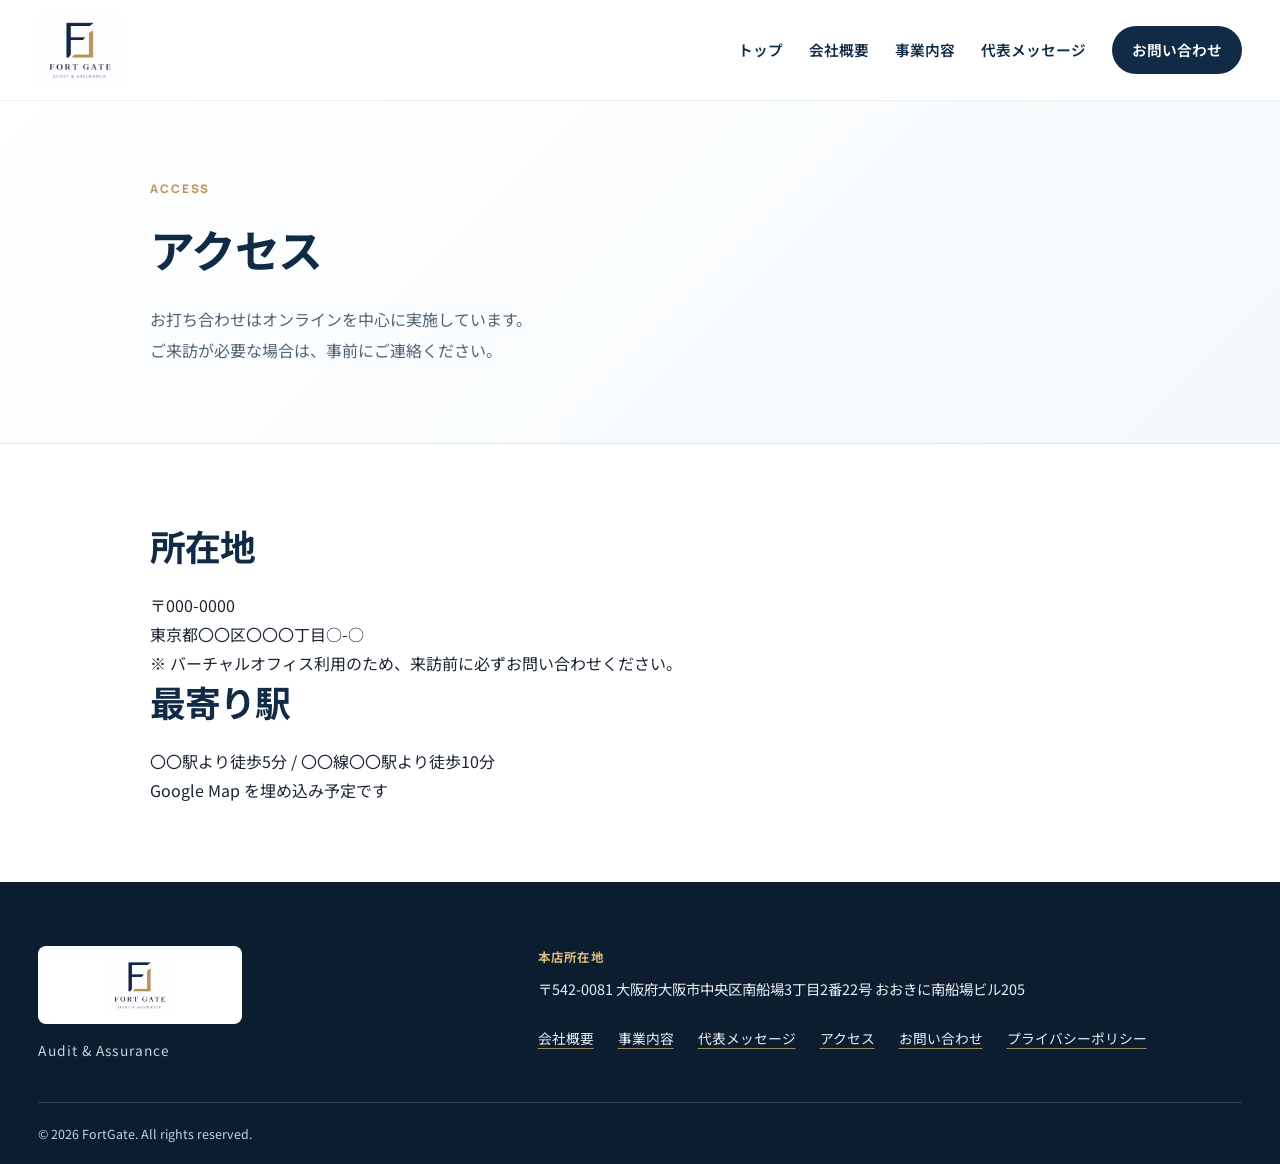
==== commit 6444a33a: "Unify site chrome and redesign service pages Co-authored-by: chikainoue111-sys <240692958+chikainoue" ====
--- a/access.html
+++ b/access.html
@@ -17,17 +17,24 @@
     <link rel="stylesheet" href="assets/css/style.css" />
   </head>
   <body>
+    <a href="#main-content" class="skip-link">本文へ移動</a>
     <header class="site-header">
       <div class="container header-inner">
         <a href="index.html" class="brand" aria-label="FortGate ホーム">
           <img src="assets/img/logo.JPG" alt="FortGate" class="brand-logo" />
         </a>
 
-        <button class="menu-toggle" aria-label="メニューを開く" aria-expanded="false">
+        <button
+          type="button"
+          class="menu-toggle"
+          aria-label="メニューを開く"
+          aria-expanded="false"
+          aria-controls="global-nav"
+        >
           <span></span><span></span><span></span>
         </button>
 
-        <nav class="site-nav" aria-label="グローバルナビゲーション">
+        <nav id="global-nav" class="site-nav" aria-label="グローバルナビゲーション">
           <a href="index.html">トップ</a>
           <a href="company.html">会社概要</a>
           <a href="services.html">事業内容</a>
@@ -37,7 +44,7 @@
       </div>
     </header>
 
-    <main>
+    <main id="main-content">
       <section class="page-hero section-shell">
         <div class="container narrow">
           <p class="eyebrow dark fade-up">Access</p>
@@ -69,18 +76,29 @@
 
     <footer class="site-footer">
       <div class="container footer-inner">
-        <div class="footer-brand">
-          <img src="assets/img/logo.JPG" alt="FortGate" class="footer-logo" />
+        <div class="footer-identity">
+          <a href="index.html" class="footer-brand" aria-label="FortGate ホーム">
+            <img src="assets/img/logo.JPG" alt="FortGate" class="footer-logo" />
+          </a>
+          <p class="footer-tagline">Audit &amp; Assurance</p>
         </div>
-        <p>Audit &amp; Assurance</p>
+        <div class="footer-info">
+          <p class="footer-address-label">本店所在地</p>
+          <p class="footer-address">
+            〒542-0081 大阪府大阪市中央区南船場3丁目2番22号 おおきに南船場ビル205
+          </p>
+          <nav class="footer-nav" aria-label="フッターナビゲーション">
+            <a href="company.html">会社概要</a>
+            <a href="services.html">事業内容</a>
+            <a href="message.html">代表メッセージ</a>
+            <a href="access.html">アクセス</a>
+            <a href="contact.html">お問い合わせ</a>
+            <a href="privacy.html">プライバシーポリシー</a>
+          </nav>
+        </div>
       </div>
       <div class="container footer-meta">
         <small>© 2026 FortGate. All rights reserved.</small>
-        <small>
-          <a href="access.html" class="footer-sub-link" aria-current="page">
-            アクセス（バーチャルオフィス）
-          </a>
-        </small>
       </div>
     </footer>
 
--- a/assets/css/style.css
+++ b/assets/css/style.css
@@ -1024,4 +1024,532 @@
   .fade-up.is-inview {
     animation: none;
   }
+}
+
+/* 共通ヘッダー・フッター */
+.site-header .header-inner {
+  transition: min-height 220ms var(--ease-soft);
+}
+
+.site-header.is-scrolled {
+  box-shadow: 0 10px 28px rgba(17, 43, 70, 0.12);
+}
+
+.site-nav a[aria-current="page"]:not(.nav-cta) {
+  color: var(--gold-text);
+}
+
+.site-nav .nav-cta[aria-current="page"] {
+  background: var(--gold-text);
+}
+
+@media (min-width: 961px) {
+  .site-header.is-scrolled .header-inner {
+    min-height: 80px;
+  }
+
+  .site-header.is-scrolled .brand-logo {
+    height: 60px;
+  }
+}
+
+.site-footer {
+  padding-top: clamp(36px, 5vw, 64px);
+  color: #e8eef4;
+  background: var(--navy-900);
+  border: 0;
+}
+
+.footer-inner {
+  display: grid;
+  grid-template-columns: minmax(200px, 0.75fr) minmax(0, 1.25fr);
+  gap: clamp(32px, 6vw, 88px);
+  padding-bottom: 40px;
+}
+
+.footer-identity {
+  align-self: start;
+}
+
+.footer-brand {
+  display: inline-flex;
+  padding: 8px;
+  background: #fff;
+  border-radius: 8px;
+}
+
+.footer-logo {
+  width: 188px;
+  max-height: 62px;
+  object-fit: contain;
+}
+
+.footer-tagline {
+  margin-top: 14px;
+  color: #c6d1dc;
+  font-size: 0.86rem;
+  letter-spacing: 0.08em;
+}
+
+.footer-address-label {
+  margin-bottom: 8px;
+  color: var(--gold-400);
+  font-size: 0.78rem;
+  font-weight: 700;
+  letter-spacing: 0.1em;
+}
+
+.footer-address {
+  max-width: 600px;
+  color: #e8eef4;
+  font-size: 0.9rem;
+  line-height: 1.8;
+}
+
+.footer-nav {
+  display: flex;
+  flex-wrap: wrap;
+  gap: 12px 24px;
+  margin-top: 24px;
+}
+
+.footer-nav a {
+  color: #e8eef4;
+  font-size: 0.86rem;
+  text-decoration: underline;
+  text-decoration-color: rgba(217, 187, 123, 0.7);
+  text-underline-offset: 0.3em;
+}
+
+.footer-nav a:hover,
+.footer-nav a[aria-current="page"] {
+  color: var(--gold-400);
+}
+
+.footer-meta {
+  display: flex;
+  align-items: center;
+  justify-content: space-between;
+  min-height: 62px;
+  border-top: 1px solid rgba(232, 238, 244, 0.16);
+}
+
+.footer-meta small {
+  color: #c6d1dc;
+  font-size: 0.78rem;
+}
+
+/* 会社概要・代表メッセージ */
+.info-table {
+  overflow: hidden;
+  border: 1px solid var(--border);
+  border-radius: 16px;
+  border-spacing: 0;
+  background: #fff;
+  box-shadow: 0 18px 48px rgba(17, 43, 70, 0.07);
+}
+
+.info-table th,
+.info-table td {
+  border-color: rgba(17, 43, 70, 0.08);
+}
+
+.info-table th {
+  background: #f3f7fa;
+}
+
+#message.section-alt {
+  border-top: 1px solid var(--border);
+  background:
+    radial-gradient(ellipse at 92% 6%, rgba(185, 151, 95, 0.08), transparent 34%),
+    #f5f8fa;
+}
+
+#message .section-head {
+  max-width: 800px;
+  margin-inline: auto;
+}
+
+#message .message-box {
+  padding: clamp(24px, 4vw, 48px);
+  background: #fff;
+  border: 1px solid var(--border);
+  border-radius: 20px;
+  box-shadow: 0 18px 48px rgba(17, 43, 70, 0.07);
+}
+
+#message .message-box > p {
+  font-size: 1.03rem;
+  letter-spacing: 0.015em;
+}
+
+#message .message-points {
+  grid-template-columns: repeat(3, minmax(0, 1fr));
+  gap: 16px;
+}
+
+#message .message-point {
+  padding: 24px;
+  background: #f7fafc;
+  border: 1px solid var(--border);
+  border-radius: 14px;
+}
+
+#message .message-point:first-child {
+  border-top: 1px solid var(--border);
+}
+
+#message .message-point:last-child {
+  border-bottom: 1px solid var(--border);
+}
+
+#message .message-point h3 {
+  color: var(--gold-text);
+}
+
+#message .profile-extra {
+  padding: 28px;
+  background: #fff;
+  border: 1px solid var(--border);
+  border-top: 1px solid var(--border);
+  border-radius: 16px;
+  box-shadow: 0 12px 32px rgba(17, 43, 70, 0.05);
+}
+
+#message .profile-extra h3 {
+  font-size: 1.15rem;
+}
+
+#message .career-list {
+  position: relative;
+  grid-template-columns: repeat(2, minmax(0, 1fr));
+  gap: 10px 14px;
+}
+
+#message .career-list li {
+  position: relative;
+  min-height: 52px;
+  padding: 12px 14px 12px 34px;
+  background: #f7fafc;
+  border: 1px solid rgba(17, 43, 70, 0.08);
+  border-radius: 10px;
+}
+
+#message .career-list li::before {
+  position: absolute;
+  top: 20px;
+  left: 15px;
+  width: 8px;
+  height: 8px;
+  background: var(--gold-500);
+  border-radius: 50%;
+  content: "";
+}
+
+/* 事業内容 */
+.service-stack {
+  display: grid;
+  grid-template-columns: repeat(3, minmax(0, 1fr));
+  gap: 22px;
+  counter-reset: service-card;
+}
+
+.detail-card {
+  position: relative;
+  display: flex;
+  flex-direction: column;
+  padding: clamp(22px, 2.4vw, 32px);
+  background: #fff;
+  border: 1px solid var(--border);
+  border-top: 4px solid var(--gold-500);
+  border-radius: 16px;
+  box-shadow: 0 14px 38px rgba(17, 43, 70, 0.07);
+  counter-increment: service-card;
+}
+
+.detail-card::before {
+  margin-bottom: 14px;
+  color: var(--gold-text);
+  font-family: 'Manrope', sans-serif;
+  font-size: 0.82rem;
+  font-weight: 800;
+  letter-spacing: 0.14em;
+  content: "SERVICE 0" counter(service-card);
+}
+
+.detail-card h2 {
+  min-height: 3em;
+  margin-bottom: 14px;
+  font-size: clamp(1.3rem, 1.8vw, 1.7rem);
+}
+
+.detail-card .service-meta {
+  margin-bottom: 20px;
+  padding: 12px 14px;
+  color: var(--navy-800);
+  background: var(--ice-100);
+  border-radius: 10px;
+  font-size: 0.84rem;
+  line-height: 1.8;
+}
+
+.detail-card p,
+.detail-card li {
+  color: var(--body-text);
+  font-size: 0.9rem;
+  line-height: 1.9;
+}
+
+.detail-card h3 {
+  margin-top: 24px;
+  margin-bottom: 10px;
+  font-size: 1.05rem;
+}
+
+.detail-card ul {
+  display: grid;
+  gap: 7px;
+  margin: 0;
+  padding-left: 1.2em;
+}
+
+.detail-card li::marker {
+  color: var(--gold-text);
+}
+
+.detail-card > p + h3,
+.detail-card > ul + p,
+.detail-card > p + p {
+  margin-top: 16px;
+}
+
+/* お問い合わせ */
+.contact-box {
+  display: grid;
+  max-width: 1180px !important;
+  grid-template-columns: minmax(270px, 0.8fr) minmax(0, 1.2fr);
+  align-items: start;
+  gap: clamp(20px, 3vw, 32px);
+}
+
+.contact-card,
+.contact-form-box {
+  padding: clamp(22px, 3vw, 36px);
+  background: #fff;
+  border: 1px solid var(--border);
+  border-radius: 18px;
+  box-shadow: 0 16px 40px rgba(17, 43, 70, 0.06);
+}
+
+.contact-card h2,
+.contact-form-box h2 {
+  margin-bottom: 14px;
+  font-size: clamp(1.35rem, 2vw, 1.7rem);
+}
+
+.contact-card p {
+  color: var(--body-text);
+  line-height: 1.9;
+}
+
+.contact-lead {
+  margin-bottom: 20px;
+}
+
+.contact-free-note {
+  margin-top: 18px;
+  padding: 14px 16px;
+  color: var(--navy-800);
+  background: #f8f6f0;
+  border-left: 3px solid var(--gold-500);
+  font-weight: 700;
+}
+
+.line-cta {
+  margin-top: 20px;
+}
+
+.line-btn {
+  display: inline-flex;
+  align-items: center;
+  justify-content: center;
+  min-height: 46px;
+  padding: 10px 18px;
+  color: var(--navy-800);
+  background: #fff;
+  border: 1px solid rgba(17, 43, 70, 0.24);
+  border-radius: 999px;
+  font-weight: 700;
+}
+
+.line-btn:hover {
+  background: var(--ice-100);
+}
+
+.line-note,
+.form-help {
+  margin-top: 8px;
+  color: #526373;
+  font-size: 0.82rem;
+  line-height: 1.7;
+}
+
+.contact-form {
+  display: grid;
+  gap: 16px;
+  margin-top: 18px;
+}
+
+.form-row {
+  display: grid;
+  gap: 7px;
+}
+
+.form-row label {
+  color: var(--navy-800);
+  font-size: 0.92rem;
+  font-weight: 700;
+}
+
+.required {
+  margin-left: 6px;
+  color: #a33434;
+  font-size: 0.8rem;
+}
+
+.form-row input,
+.form-row select,
+.form-row textarea {
+  width: 100%;
+  min-height: 48px;
+  padding: 11px 13px;
+  color: var(--text);
+  background: #fff;
+  border: 1px solid rgba(17, 43, 70, 0.22);
+  border-radius: 10px;
+}
+
+.form-row textarea {
+  min-height: 160px;
+  resize: vertical;
+}
+
+.form-row input:focus-visible,
+.form-row select:focus-visible,
+.form-row textarea:focus-visible {
+  outline-color: var(--gold-text);
+}
+
+.form-submit {
+  margin-top: 4px;
+}
+
+.form-submit .btn {
+  width: 100%;
+}
+
+.form-status {
+  min-height: 1.6em;
+  color: #1d5e43;
+  font-size: 0.88rem;
+  line-height: 1.7;
+}
+
+.form-status[data-state="error"] {
+  color: #9c2f2f;
+}
+
+.form-status a {
+  color: var(--navy-700);
+  font-weight: 700;
+  text-decoration: underline;
+  text-underline-offset: 0.2em;
+}
+
+.form-honeypot {
+  position: absolute;
+  left: -10000px;
+  width: 1px;
+  height: 1px;
+  overflow: hidden;
+}
+
+@media (max-width: 1100px) {
+  .service-stack {
+    grid-template-columns: repeat(2, minmax(0, 1fr));
+  }
+
+  .detail-card:last-child {
+    grid-column: 1 / -1;
+  }
+}
+
+@media (max-width: 960px) {
+  .footer-inner {
+    grid-template-columns: 1fr;
+    gap: 28px;
+  }
+}
+
+@media (max-width: 760px) {
+  .contact-box {
+    grid-template-columns: 1fr;
+  }
+
+  #message .message-points {
+    grid-template-columns: 1fr;
+  }
+
+  #message .career-list {
+    grid-template-columns: 1fr;
+  }
+
+  .footer-meta {
+    align-items: flex-start;
+    justify-content: center;
+    flex-direction: column;
+    padding-block: 14px;
+  }
+}
+
+@media (max-width: 600px) {
+  .service-stack {
+    grid-template-columns: 1fr;
+  }
+
+  .detail-card:last-child {
+    grid-column: auto;
+  }
+
+  .info-table,
+  .info-table tbody,
+  .info-table tr {
+    display: block;
+    width: 100%;
+  }
+
+  .info-table tr {
+    border-bottom: 1px solid var(--border);
+  }
+
+  .info-table th,
+  .info-table td {
+    display: block;
+    width: 100%;
+    padding: 10px 14px;
+    border: 0;
+  }
+
+  .info-table td {
+    padding-top: 4px;
+    padding-bottom: 14px;
+  }
+
+  #message .message-box {
+    padding: 20px;
+  }
+
+  #message .profile-extra {
+    padding: 20px;
+  }
 }
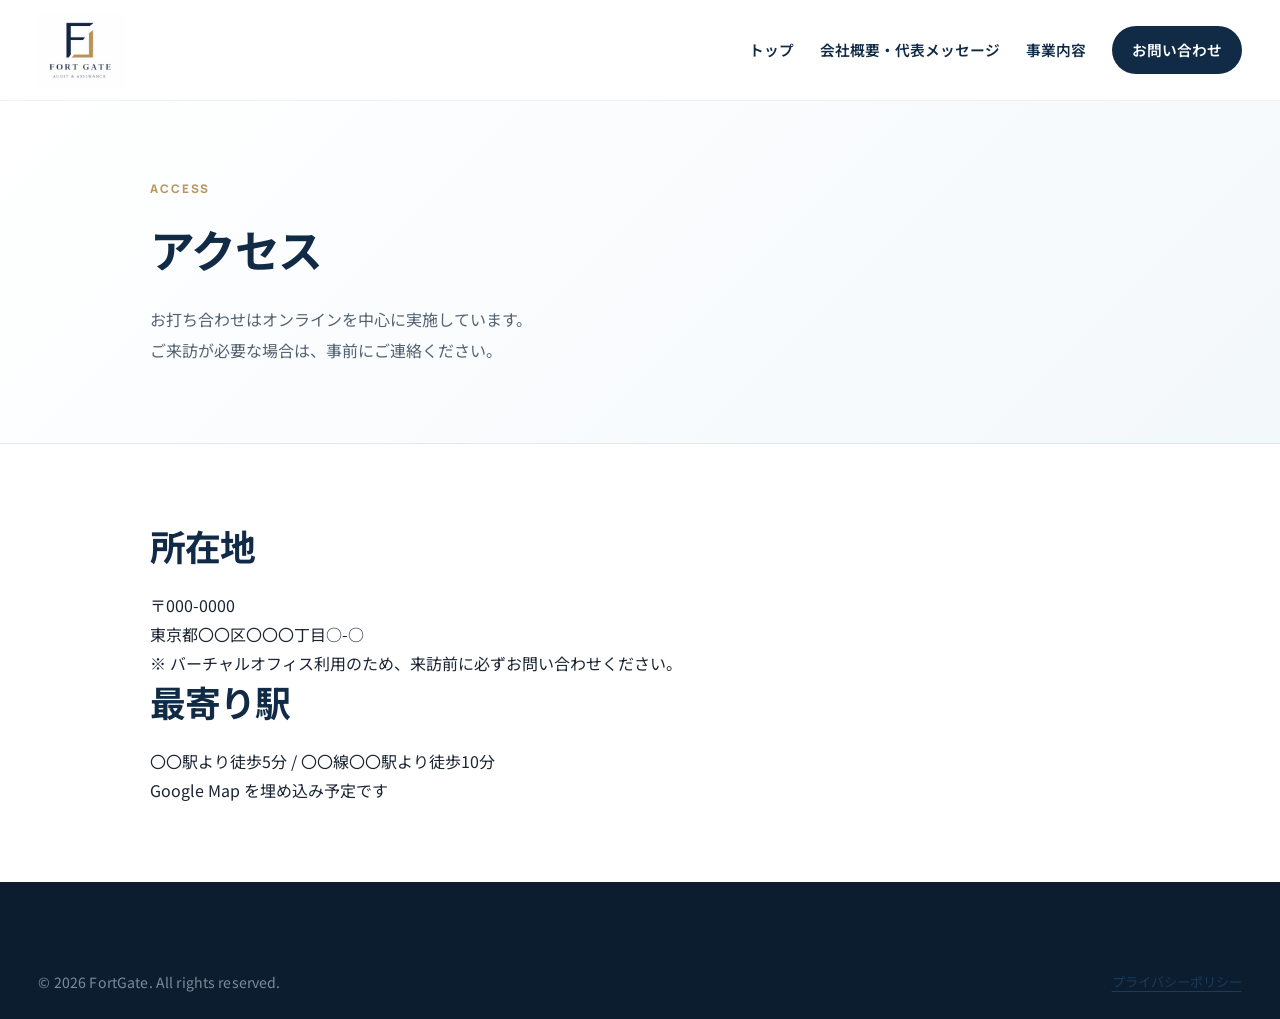
==== commit 8ea8cf85: "Unify shared navigation and footers Co-authored-by: chikainoue111-sys <240692958+chikainoue111-sys@u" ====
--- a/access.html
+++ b/access.html
@@ -36,9 +36,8 @@
 
         <nav id="global-nav" class="site-nav" aria-label="グローバルナビゲーション">
           <a href="index.html">トップ</a>
-          <a href="company.html">会社概要</a>
+          <a href="company.html">会社概要・代表メッセージ</a>
           <a href="services.html">事業内容</a>
-          <a href="message.html">代表メッセージ</a>
           <a href="contact.html" class="nav-cta">お問い合わせ</a>
         </nav>
       </div>
@@ -75,30 +74,9 @@
     </main>
 
     <footer class="site-footer">
-      <div class="container footer-inner">
-        <div class="footer-identity">
-          <a href="index.html" class="footer-brand" aria-label="FortGate ホーム">
-            <img src="assets/img/logo.JPG" alt="FortGate" class="footer-logo" />
-          </a>
-          <p class="footer-tagline">Audit &amp; Assurance</p>
-        </div>
-        <div class="footer-info">
-          <p class="footer-address-label">本店所在地</p>
-          <p class="footer-address">
-            〒542-0081 大阪府大阪市中央区南船場3丁目2番22号 おおきに南船場ビル205
-          </p>
-          <nav class="footer-nav" aria-label="フッターナビゲーション">
-            <a href="company.html">会社概要</a>
-            <a href="services.html">事業内容</a>
-            <a href="message.html">代表メッセージ</a>
-            <a href="access.html">アクセス</a>
-            <a href="contact.html">お問い合わせ</a>
-            <a href="privacy.html">プライバシーポリシー</a>
-          </nav>
-        </div>
-      </div>
-      <div class="container footer-meta">
+      <div class="container footer-meta-simple has-link">
         <small>© 2026 FortGate. All rights reserved.</small>
+        <a href="privacy.html" class="footer-privacy-link">プライバシーポリシー</a>
       </div>
     </footer>
 
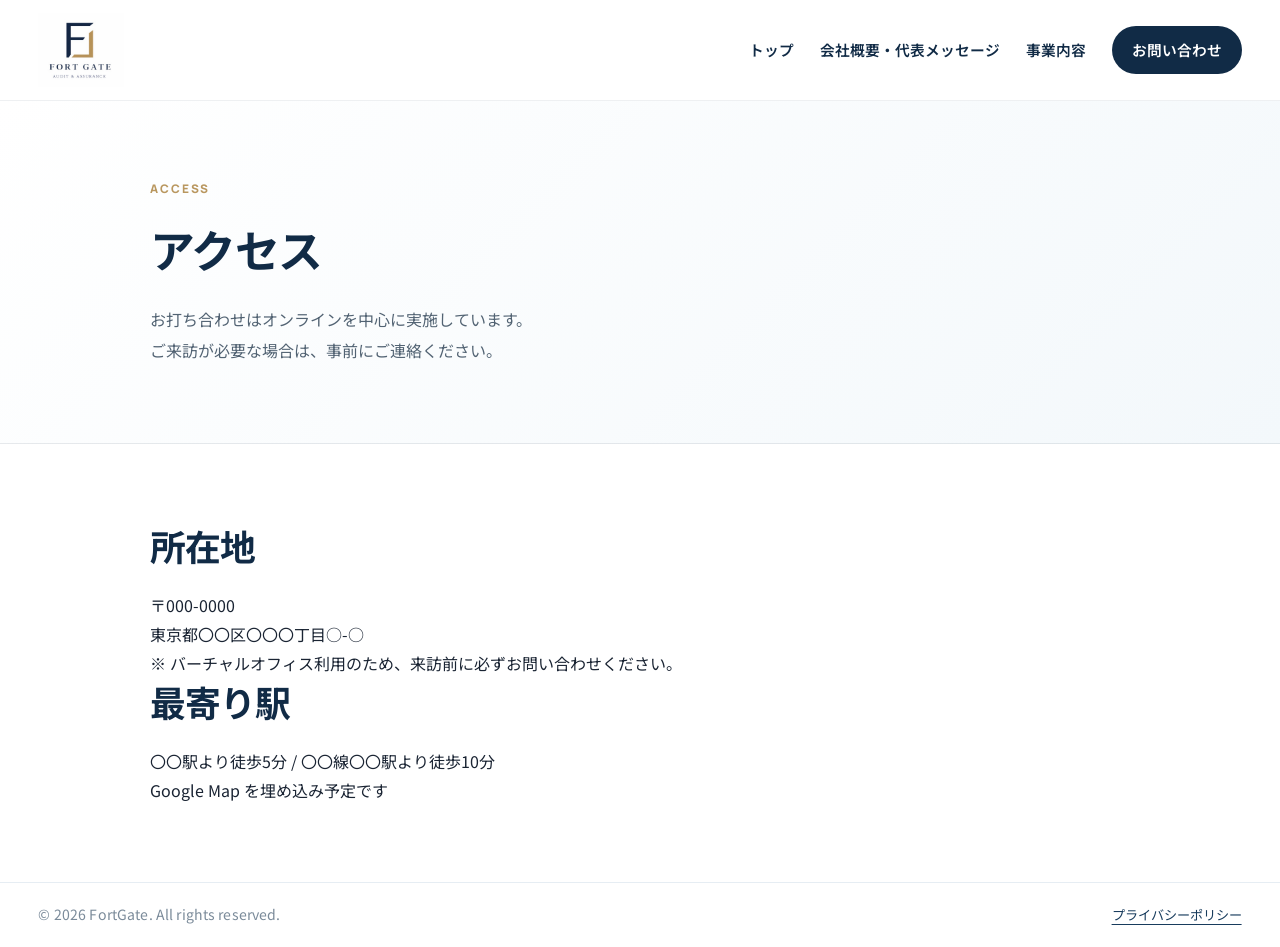
==== commit 0925e80d: "Add supplied FortGate favicon to all pages Co-authored-by: Copilot <223556219+Copilot@users.noreply." ====
--- a/access.html
+++ b/access.html
@@ -8,6 +8,7 @@
       content="FortGateのアクセス情報です。打ち合わせはオンライン中心で対応し、必要に応じて所在地情報をご案内しています。"
     />
     <title>アクセス | FortGate</title>
+    <link rel="icon" type="image/png" href="assets/img/favicon.png" />
     <link rel="preconnect" href="https://fonts.googleapis.com" />
     <link rel="preconnect" href="https://fonts.gstatic.com" crossorigin />
     <link
--- a/assets/css/style.css
+++ b/assets/css/style.css
@@ -150,8 +150,8 @@
   transition: transform 280ms var(--ease-out);
 }
 
-.site-nav a:hover,
-.site-nav a.active { color: var(--gold-text); }
+.site-nav a:not(.nav-cta):hover,
+.site-nav a.active:not(.nav-cta) { color: var(--gold-text); }
 
 .site-nav a:hover::after,
 .site-nav a.active::after {
@@ -364,6 +364,8 @@
   line-height: 1.95;
 }
 
+.mobile-break { display: none; }
+
 .hero-actions {
   display: flex;
   flex-wrap: wrap;
@@ -578,6 +580,8 @@
 
 /* footer */
 .site-footer {
+  padding: 0;
+  color: var(--body-text);
   background: transparent;
   border-top: 1px solid #e6edf3;
 }
@@ -585,15 +589,23 @@
 .footer-meta-simple {
   display: flex;
   align-items: center;
-  justify-content: center;
+  justify-content: space-between;
+  gap: 12px 24px;
   min-height: 64px;
-  padding: 12px 0;
+  padding: 16px 0;
 }
 
 .footer-meta-simple small {
   color: #7b8b9a;
   font-size: 0.88rem;
   letter-spacing: 0.01em;
+}
+
+.footer-privacy-link {
+  color: var(--navy-700);
+  font-size: 0.82rem;
+  text-decoration: underline;
+  text-underline-offset: 0.3em;
 }
 
 /* responsive fallback */
@@ -648,10 +660,6 @@
   .why-step + .why-step {
     border-top: 1px solid rgba(17, 43, 70, 0.08);
     padding-top: 18px;
-  }
-
-  .site-footer {
-    background: #f8fafc;
   }
 
   .menu-toggle { display: inline-flex; }
@@ -671,7 +679,10 @@
   }
 
   .site-nav.is-open { display: flex; }
-  .site-nav a { padding: 11px 8px; }
+  .site-nav a {
+    min-height: 48px;
+    padding: 11px 8px;
+  }
   .site-nav a::after { display: none; }
   .site-nav .nav-cta { margin-top: 8px; text-align: center; }
 }
@@ -689,21 +700,37 @@
     max-width: 190px;
   }
 
+  .hero-copy > h1 {
+    font-size: 1.9rem;
+    line-height: 1.4;
+  }
+
   .hero-heading-sub {
-    font-size: 0.86em;
+    font-size: 0.78em;
     line-height: 1.5;
-  }
-
-  .lead { font-size: 0.92rem; }
+    white-space: nowrap;
+  }
+
+  .lead {
+    font-size: 1rem;
+    text-wrap: pretty;
+  }
+
+  .mobile-break { display: block; }
 
   .hero-actions {
     gap: 10px;
     margin-top: 24px;
   }
 
-  .hero-actions .btn { flex: 1 1 160px; }
-
-  .hero-points { font-size: 0.8rem; }
+  .hero-actions .btn {
+    flex: 1 1 auto;
+    gap: 8px;
+    padding-inline: 14px;
+    white-space: nowrap;
+  }
+
+  .hero-points { font-size: 0.9rem; }
 
   .fg-value {
     max-width: 100%;
@@ -714,15 +741,61 @@
   .fg-value-message,
   .why-step p:not(.why-step-number):not(.why-step-label),
   .about-copy {
-    font-size: 0.9rem;
-  }
-
-  .footer-meta-simple {
-    min-height: 56px;
-    padding: 10px 0;
-  }
-
-  .footer-meta-simple small { font-size: 0.8rem; }
+    font-size: 1rem;
+  }
+
+  .fg-value-title,
+  .fg-value-copy {
+    text-wrap: balance;
+  }
+
+  .fg-value-copy {
+    font-size: 0.95rem;
+    letter-spacing: -0.02em;
+    line-height: 1.85;
+  }
+}
+
+@media (max-width: 760px) {
+  .mobile-break { display: block; }
+
+  .home-stage.has-mobile-why-scroll {
+    /* Unlike hidden, clip does not create a scroll container that traps sticky. */
+    overflow: clip;
+  }
+
+  .panel-why.has-horizontal-scroll {
+    padding-block: 24px;
+    min-height: calc(var(--why-shell-height) + var(--why-scroll-distance) + 48px);
+  }
+
+  .has-horizontal-scroll .why-shell {
+    position: sticky;
+    top: var(--why-pin-top);
+    gap: 24px;
+  }
+
+  .has-horizontal-scroll .why-steps {
+    display: grid;
+    grid-auto-flow: column;
+    grid-auto-columns: 100%;
+    align-items: start;
+    overflow: hidden;
+  }
+
+  .has-horizontal-scroll .why-step {
+    min-width: 0;
+    margin: 0;
+    padding: 0;
+    border: 0;
+    opacity: 1;
+    transform: translateX(var(--why-translate, 0%));
+    transition: transform 480ms var(--ease-out);
+  }
+
+  .has-horizontal-scroll .why-shell > .reveal-item {
+    animation: none;
+  }
 }
 
 /* ==================================================
@@ -780,6 +853,7 @@
   width: 100%;
   border-collapse: collapse;
   border-top: 1px solid var(--border);
+  border-bottom: 1px solid var(--border);
 }
 
 .info-table th,
@@ -905,37 +979,39 @@
 
 #message .career-list,
 #message .cert-list {
-  display: grid;
-  gap: 8px;
+  display: block;
   margin: 0;
-  padding: 0;
+  padding: 0 0 0 20px;
   color: var(--body-text);
   list-style: none;
 }
 
 #message .career-list li,
 #message .cert-list li {
+  position: relative;
   margin: 0;
+  padding: 0 0 16px 16px;
+  border-left: 1px solid rgba(17, 43, 70, 0.18);
   font-size: 0.92rem;
   line-height: 1.9;
 }
 
-/* ==================================================
-   下層ページのフッター
-   ================================================== */
-
-.footer-meta-simple.has-link {
-  justify-content: space-between;
-  flex-wrap: wrap;
-  gap: 12px 24px;
-  padding-block: 24px;
-}
-
-.footer-privacy-link {
-  color: var(--navy-700);
-  font-size: 0.82rem;
-  text-decoration: underline;
-  text-underline-offset: 0.3em;
+#message .career-list li::before,
+#message .cert-list li::before {
+  position: absolute;
+  top: 0.68em;
+  left: -4px;
+  width: 7px;
+  height: 7px;
+  background: var(--gold-500);
+  border-radius: 50%;
+  content: "";
+}
+
+#message .career-list li:last-child,
+#message .cert-list li:last-child {
+  padding-bottom: 0;
+  border-left-color: transparent;
 }
 
 /* ==================================================
@@ -943,20 +1019,20 @@
    通常は表示し、is-inview が付いたときだけ動かす
    ================================================== */
 
-.fade-up {
+body:not(.home-page) .fade-up {
   opacity: 1;
   transform: none;
   filter: none;
 }
 
-.fade-up.is-inview {
-  animation: text-fade-up 650ms var(--ease-out, ease-out) both;
+body:not(.home-page) .fade-up.is-inview {
+  animation: text-fade-up 520ms var(--ease-out, ease-out) both;
 }
 
 @keyframes text-fade-up {
   from {
     opacity: 0;
-    transform: translateY(8px);
+    transform: translateY(6px);
   }
 
   to {
@@ -972,11 +1048,11 @@
 @media (max-width: 760px) {
   .page-hero,
   .section-shell {
-    padding-block: 44px;
+    padding-block: 52px;
   }
 
   .page-hero p:not(.eyebrow) {
-    font-size: 0.92rem;
+    font-size: 1rem;
   }
 
   .section-head {
@@ -1021,7 +1097,7 @@
 
 /* 動きを減らす設定では演出しない */
 @media (prefers-reduced-motion: reduce) {
-  .fade-up.is-inview {
+  body:not(.home-page) .fade-up.is-inview {
     animation: none;
   }
 }
@@ -1031,6 +1107,10 @@
   transition: min-height 220ms var(--ease-soft);
 }
 
+.site-header .brand-logo {
+  transition: height 220ms var(--ease-soft), opacity 180ms ease;
+}
+
 .site-header.is-scrolled {
   box-shadow: 0 10px 28px rgba(17, 43, 70, 0.12);
 }
@@ -1041,6 +1121,7 @@
 
 .site-nav .nav-cta[aria-current="page"] {
   background: var(--gold-text);
+  color: var(--white);
 }
 
 @media (min-width: 961px) {
@@ -1053,242 +1134,30 @@
   }
 }
 
-.site-footer {
-  padding-top: clamp(36px, 5vw, 64px);
-  color: #e8eef4;
-  background: var(--navy-900);
-  border: 0;
-}
-
-.footer-inner {
-  display: grid;
-  grid-template-columns: minmax(200px, 0.75fr) minmax(0, 1.25fr);
-  gap: clamp(32px, 6vw, 88px);
-  padding-bottom: 40px;
-}
-
-.footer-identity {
-  align-self: start;
-}
-
-.footer-brand {
-  display: inline-flex;
-  padding: 8px;
-  background: #fff;
-  border-radius: 8px;
-}
-
-.footer-logo {
-  width: 188px;
-  max-height: 62px;
-  object-fit: contain;
-}
-
-.footer-tagline {
-  margin-top: 14px;
-  color: #c6d1dc;
-  font-size: 0.86rem;
-  letter-spacing: 0.08em;
-}
-
-.footer-address-label {
-  margin-bottom: 8px;
-  color: var(--gold-400);
-  font-size: 0.78rem;
-  font-weight: 700;
-  letter-spacing: 0.1em;
-}
-
-.footer-address {
-  max-width: 600px;
-  color: #e8eef4;
-  font-size: 0.9rem;
-  line-height: 1.8;
-}
-
-.footer-nav {
-  display: flex;
-  flex-wrap: wrap;
-  gap: 12px 24px;
-  margin-top: 24px;
-}
-
-.footer-nav a {
-  color: #e8eef4;
-  font-size: 0.86rem;
-  text-decoration: underline;
-  text-decoration-color: rgba(217, 187, 123, 0.7);
-  text-underline-offset: 0.3em;
-}
-
-.footer-nav a:hover,
-.footer-nav a[aria-current="page"] {
-  color: var(--gold-400);
-}
-
-.footer-meta {
-  display: flex;
-  align-items: center;
-  justify-content: space-between;
-  min-height: 62px;
-  border-top: 1px solid rgba(232, 238, 244, 0.16);
-}
-
-.footer-meta small {
-  color: #c6d1dc;
-  font-size: 0.78rem;
-}
-
-/* 会社概要・代表メッセージ */
-.info-table {
-  overflow: hidden;
-  border: 1px solid var(--border);
-  border-radius: 16px;
-  border-spacing: 0;
-  background: #fff;
-  box-shadow: 0 18px 48px rgba(17, 43, 70, 0.07);
-}
-
-.info-table th,
-.info-table td {
-  border-color: rgba(17, 43, 70, 0.08);
-}
-
-.info-table th {
-  background: #f3f7fa;
-}
-
-#message.section-alt {
-  border-top: 1px solid var(--border);
-  background:
-    radial-gradient(ellipse at 92% 6%, rgba(185, 151, 95, 0.08), transparent 34%),
-    #f5f8fa;
-}
-
-#message .section-head {
-  max-width: 800px;
-  margin-inline: auto;
-}
-
-#message .message-box {
-  padding: clamp(24px, 4vw, 48px);
-  background: #fff;
-  border: 1px solid var(--border);
-  border-radius: 20px;
-  box-shadow: 0 18px 48px rgba(17, 43, 70, 0.07);
-}
-
-#message .message-box > p {
-  font-size: 1.03rem;
-  letter-spacing: 0.015em;
-}
-
-#message .message-points {
-  grid-template-columns: repeat(3, minmax(0, 1fr));
-  gap: 16px;
-}
-
-#message .message-point {
-  padding: 24px;
-  background: #f7fafc;
-  border: 1px solid var(--border);
-  border-radius: 14px;
-}
-
-#message .message-point:first-child {
-  border-top: 1px solid var(--border);
-}
-
-#message .message-point:last-child {
-  border-bottom: 1px solid var(--border);
-}
-
-#message .message-point h3 {
-  color: var(--gold-text);
-}
-
-#message .profile-extra {
-  padding: 28px;
-  background: #fff;
-  border: 1px solid var(--border);
-  border-top: 1px solid var(--border);
-  border-radius: 16px;
-  box-shadow: 0 12px 32px rgba(17, 43, 70, 0.05);
-}
-
-#message .profile-extra h3 {
-  font-size: 1.15rem;
-}
-
-#message .career-list {
-  position: relative;
-  grid-template-columns: repeat(2, minmax(0, 1fr));
-  gap: 10px 14px;
-}
-
-#message .career-list li {
-  position: relative;
-  min-height: 52px;
-  padding: 12px 14px 12px 34px;
-  background: #f7fafc;
-  border: 1px solid rgba(17, 43, 70, 0.08);
-  border-radius: 10px;
-}
-
-#message .career-list li::before {
-  position: absolute;
-  top: 20px;
-  left: 15px;
-  width: 8px;
-  height: 8px;
-  background: var(--gold-500);
-  border-radius: 50%;
-  content: "";
-}
-
 /* 事業内容 */
 .service-stack {
   display: grid;
-  grid-template-columns: repeat(3, minmax(0, 1fr));
-  gap: 22px;
-  counter-reset: service-card;
+  gap: 28px;
+  max-width: 800px;
 }
 
 .detail-card {
-  position: relative;
-  display: flex;
-  flex-direction: column;
-  padding: clamp(22px, 2.4vw, 32px);
-  background: #fff;
+  padding: clamp(20px, 4vw, 36px);
   border: 1px solid var(--border);
-  border-top: 4px solid var(--gold-500);
-  border-radius: 16px;
-  box-shadow: 0 14px 38px rgba(17, 43, 70, 0.07);
-  counter-increment: service-card;
-}
-
-.detail-card::before {
-  margin-bottom: 14px;
-  color: var(--gold-text);
-  font-family: 'Manrope', sans-serif;
-  font-size: 0.82rem;
-  font-weight: 800;
-  letter-spacing: 0.14em;
-  content: "SERVICE 0" counter(service-card);
+  border-top: 3px solid var(--gold-500);
+  border-radius: 6px;
+  background: linear-gradient(135deg, var(--ice-100), var(--white) 50%);
+  box-shadow: 0 8px 24px rgba(17, 43, 70, 0.04);
 }
 
 .detail-card h2 {
-  min-height: 3em;
-  margin-bottom: 14px;
-  font-size: clamp(1.3rem, 1.8vw, 1.7rem);
+  margin-bottom: 12px;
+  font-size: clamp(1.35rem, 2vw, 1.7rem);
 }
 
 .detail-card .service-meta {
-  margin-bottom: 20px;
-  padding: 12px 14px;
-  color: var(--navy-800);
-  background: var(--ice-100);
-  border-radius: 10px;
+  margin-bottom: 16px;
+  color: var(--navy-700);
   font-size: 0.84rem;
   line-height: 1.8;
 }
@@ -1296,19 +1165,19 @@
 .detail-card p,
 .detail-card li {
   color: var(--body-text);
-  font-size: 0.9rem;
-  line-height: 1.9;
+  font-size: 0.95rem;
+  line-height: 2;
 }
 
 .detail-card h3 {
-  margin-top: 24px;
+  margin-top: 28px;
   margin-bottom: 10px;
   font-size: 1.05rem;
 }
 
 .detail-card ul {
   display: grid;
-  gap: 7px;
+  gap: 6px;
   margin: 0;
   padding-left: 1.2em;
 }
@@ -1323,22 +1192,67 @@
   margin-top: 16px;
 }
 
+/* プライバシーポリシー */
+.container.policy-content {
+  max-width: 760px;
+  color: var(--body-text);
+  font-size: 1rem;
+  line-height: 2;
+}
+
+.policy-content h2 {
+  margin: 40px 0 16px;
+  padding-top: 28px;
+  border-top: 1px solid var(--border);
+  font-size: clamp(1.15rem, 2.4vw, 1.4rem);
+  letter-spacing: 0;
+}
+
+.policy-content h2:first-child {
+  margin-top: 0;
+  padding-top: 0;
+  border-top: 0;
+}
+
+.policy-content ul {
+  margin: 16px 0 0;
+  padding-left: 1.5em;
+}
+
+.policy-content li + li {
+  margin-top: 8px;
+}
+
+.policy-content li::marker {
+  color: var(--gold-text);
+}
+
+.policy-content .text-link {
+  color: var(--navy-700);
+  text-decoration: underline;
+  text-underline-offset: 0.2em;
+}
+
+.policy-date {
+  margin-top: 40px;
+  padding-top: 20px;
+  border-top: 1px solid var(--border);
+  font-size: 0.85rem;
+}
+
 /* お問い合わせ */
 .contact-box {
-  display: grid;
-  max-width: 1180px !important;
-  grid-template-columns: minmax(270px, 0.8fr) minmax(0, 1.2fr);
-  align-items: start;
-  gap: clamp(20px, 3vw, 32px);
-}
-
-.contact-card,
+  max-width: 800px !important;
+}
+
+.contact-card {
+  margin-bottom: 40px;
+  padding-bottom: 32px;
+  border-bottom: 1px solid var(--border);
+}
+
 .contact-form-box {
-  padding: clamp(22px, 3vw, 36px);
-  background: #fff;
-  border: 1px solid var(--border);
-  border-radius: 18px;
-  box-shadow: 0 16px 40px rgba(17, 43, 70, 0.06);
+  padding-top: 8px;
 }
 
 .contact-card h2,
@@ -1358,10 +1272,7 @@
 
 .contact-free-note {
   margin-top: 18px;
-  padding: 14px 16px;
   color: var(--navy-800);
-  background: #f8f6f0;
-  border-left: 3px solid var(--gold-500);
   font-weight: 700;
 }
 
@@ -1374,17 +1285,13 @@
   align-items: center;
   justify-content: center;
   min-height: 46px;
-  padding: 10px 18px;
+  padding: 8px 0;
   color: var(--navy-800);
-  background: #fff;
-  border: 1px solid rgba(17, 43, 70, 0.24);
-  border-radius: 999px;
+  border-bottom: 1px solid var(--gold-500);
   font-weight: 700;
 }
 
-.line-btn:hover {
-  background: var(--ice-100);
-}
+.line-btn:hover { color: var(--gold-text); }
 
 .line-note,
 .form-help {
@@ -1426,7 +1333,7 @@
   color: var(--text);
   background: #fff;
   border: 1px solid rgba(17, 43, 70, 0.22);
-  border-radius: 10px;
+  border-radius: 3px;
 }
 
 .form-row textarea {
@@ -1440,12 +1347,38 @@
   outline-color: var(--gold-text);
 }
 
+.form-consent {
+  color: var(--navy-800);
+  font-size: 0.92rem;
+}
+
+.form-consent a {
+  text-decoration: underline;
+  text-underline-offset: 0.2em;
+}
+
 .form-submit {
   margin-top: 4px;
 }
 
 .form-submit .btn {
-  width: 100%;
+  min-width: 160px;
+  border-radius: 3px;
+  box-shadow: none;
+}
+
+.contact-form input:disabled,
+.contact-form select:disabled,
+.contact-form textarea:disabled {
+  color: var(--body-text);
+  background: var(--ice-200);
+  opacity: 1;
+  cursor: not-allowed;
+}
+
+.form-submit .btn:disabled {
+  opacity: 0.5;
+  cursor: not-allowed;
 }
 
 .form-status {
@@ -1457,6 +1390,13 @@
 
 .form-status[data-state="error"] {
   color: #9c2f2f;
+}
+
+.form-status[data-state="success"] {
+  padding: 16px;
+  border: 1px solid currentColor;
+  border-radius: 3px;
+  background: var(--ice-100);
 }
 
 .form-status a {
@@ -1474,53 +1414,7 @@
   overflow: hidden;
 }
 
-@media (max-width: 1100px) {
-  .service-stack {
-    grid-template-columns: repeat(2, minmax(0, 1fr));
-  }
-
-  .detail-card:last-child {
-    grid-column: 1 / -1;
-  }
-}
-
-@media (max-width: 960px) {
-  .footer-inner {
-    grid-template-columns: 1fr;
-    gap: 28px;
-  }
-}
-
-@media (max-width: 760px) {
-  .contact-box {
-    grid-template-columns: 1fr;
-  }
-
-  #message .message-points {
-    grid-template-columns: 1fr;
-  }
-
-  #message .career-list {
-    grid-template-columns: 1fr;
-  }
-
-  .footer-meta {
-    align-items: flex-start;
-    justify-content: center;
-    flex-direction: column;
-    padding-block: 14px;
-  }
-}
-
 @media (max-width: 600px) {
-  .service-stack {
-    grid-template-columns: 1fr;
-  }
-
-  .detail-card:last-child {
-    grid-column: auto;
-  }
-
   .info-table,
   .info-table tbody,
   .info-table tr {
@@ -1538,6 +1432,7 @@
     width: 100%;
     padding: 10px 14px;
     border: 0;
+    font-size: 1rem;
   }
 
   .info-table td {
@@ -1545,11 +1440,296 @@
     padding-bottom: 14px;
   }
 
-  #message .message-box {
-    padding: 20px;
-  }
-
-  #message .profile-extra {
-    padding: 20px;
-  }
+  .detail-card {
+    padding: 22px 18px;
+  }
+
+  .detail-card h2,
+  .detail-card h3 {
+    text-wrap: balance;
+    word-break: normal;
+  }
+
+  .detail-card h2 {
+    font-size: 1.22rem;
+    letter-spacing: -0.02em;
+    line-height: 1.5;
+  }
+
+  .detail-card h3 {
+    font-size: 1.02rem;
+    line-height: 1.55;
+  }
+
+  .detail-card p,
+  .detail-card li {
+    font-size: 1rem;
+    letter-spacing: -0.01em;
+    line-height: 1.9;
+  }
+
+  .detail-card .service-meta,
+  .line-note,
+  .form-help,
+  .form-status {
+    font-size: 0.95rem;
+    line-height: 1.8;
+  }
+
+  .contact-card {
+    margin-bottom: 32px;
+    padding-bottom: 28px;
+  }
+
+  .contact-form-box {
+    padding: 20px 16px;
+    border: 1px solid rgba(17, 43, 70, 0.1);
+    border-radius: 8px;
+    background: linear-gradient(145deg, var(--ice-100), #fff 72%);
+  }
+
+  .contact-form-box h2 {
+    font-size: 1.45rem;
+    text-wrap: balance;
+  }
+
+  .contact-form {
+    margin-top: 24px;
+    gap: 24px;
+  }
+
+  .form-row {
+    gap: 10px;
+  }
+
+  .line-btn {
+    width: 100%;
+    min-height: 52px;
+    padding: 12px 16px;
+    color: var(--white);
+    background: var(--navy-800);
+    border: 0;
+    border-radius: 6px;
+    box-shadow: 0 5px 14px rgba(17, 43, 70, 0.14);
+    font-size: 1.05rem;
+    transition: background 180ms ease, box-shadow 180ms ease, transform 180ms ease;
+  }
+
+  .line-btn:active {
+    background: var(--navy-700);
+    box-shadow: 0 3px 9px rgba(17, 43, 70, 0.18);
+    transform: translateY(1px);
+  }
+
+  .fg-reasons-link,
+  .about-contact-link .text-link,
+  .footer-privacy-link {
+    display: inline-flex;
+    align-items: center;
+    min-height: 44px;
+    padding-block: 8px;
+  }
+
+  .footer-privacy-link {
+    font-size: 0.95rem;
+  }
+
+  .policy-content h2 {
+    margin-top: 32px;
+    padding-top: 22px;
+  }
+
+  .form-row label,
+  .form-consent {
+    font-size: 1rem;
+  }
+
+  .form-row input,
+  .form-row select,
+  .form-row textarea {
+    min-height: 52px;
+    font-size: 16px;
+  }
+
+  .form-consent input {
+    width: 20px;
+    height: 20px;
+    margin: 0 8px 2px 0;
+    vertical-align: middle;
+  }
+
+  .form-consent label {
+    display: flex;
+    align-items: flex-start;
+    gap: 8px;
+    padding-block: 10px;
+    line-height: 1.8;
+  }
+
+  .form-consent input {
+    flex: 0 0 20px;
+  }
+
+  .consent-copy {
+    flex: 1 1 auto;
+    min-width: 0;
+  }
+
+  .form-consent .required {
+    flex: 0 0 auto;
+    margin: 0;
+    white-space: nowrap;
+  }
+
+  .detail-card {
+    transition: box-shadow 180ms ease, transform 180ms ease;
+  }
+
+  .detail-card:active {
+    box-shadow: 0 10px 24px rgba(17, 43, 70, 0.1);
+    transform: translateY(-2px);
+  }
+
+  .form-submit .btn {
+    width: 100%;
+    min-height: 52px;
+  }
+}
+
+@media (max-width: 760px) {
+  .reveal-item.is-inview {
+    animation: mobile-soft-reveal 1200ms ease-in-out both;
+  }
+
+  body:not(.home-page) .fade-up.is-inview {
+    animation: mobile-soft-reveal 1200ms ease-in-out both;
+  }
+
+  @keyframes mobile-soft-reveal {
+    from { opacity: 0; }
+    to { opacity: 1; }
+  }
+}
+
+@media (max-width: 760px) and (prefers-reduced-motion: no-preference) {
+  .service-stack > .detail-card.is-inview {
+    animation: none;
+  }
+
+  .service-stack > .detail-card {
+    --service-reveal-x: -18px;
+  }
+
+  .service-stack > .detail-card:nth-child(even) {
+    --service-reveal-x: 18px;
+  }
+
+  .service-reveal-enabled .service-stack > .detail-card > * {
+    opacity: 0;
+    transform: translateX(var(--service-reveal-x));
+  }
+
+  .service-reveal-enabled .service-stack > .detail-card > .is-service-visible {
+    opacity: 1;
+    transform: none;
+    transition: opacity 1200ms ease-in-out, transform 1200ms var(--ease-soft);
+  }
+}
+
+@media (prefers-reduced-motion: reduce) {
+  .reveal-item.is-inview,
+  body:not(.home-page) .fade-up.is-inview {
+    animation: none;
+  }
+
+  .detail-card,
+  .line-btn {
+    transition: none;
+  }
+}
+
+.message-signature-block {
+  margin-top: 1.8rem;
+  margin-left: auto;
+  margin-right: 0;
+  display: table;      /* fit-contentより安定して右寄せされる */
+  text-align: left;    /* ブロック内は左揃え維持 */
+  line-height: 1.4;
+}
+
+.message-title {
+  display: block;
+  margin: 0 0 0.35rem 0;
+  font-size: 1rem;
+  font-weight: 600;
+  color: #2c3e50;
+  letter-spacing: 0.02em;
+  opacity: 1;
+}
+
+.message-signature {
+  display: block;
+  margin: 0;
+  font-size: clamp(1.7rem, 2.2vw, 2rem);
+  font-weight: 700;
+  letter-spacing: 0.05em;
+  line-height: 1.15;
+  color: #16324a;
+  font-family:
+    "BIZ UDPMincho",
+    "Hiragino Mincho ProN",
+    "Yu Mincho",
+    "Noto Serif JP",
+    serif;
+}
+
+.message-box .message-signature-block {
+  align-self: flex-end;
+}
+
+/* 既存を上書き（このブロックはファイルの一番下に置く） */
+.message-box .message-signature-block {
+  margin-top: 1.8rem;
+  width: max-content !important;
+  margin-left: auto !important;
+  margin-right: 0 !important;
+  text-align: left !important;   /* ブロック内は左揃え */
+  display: block !important;
+  float: right !important;       /* 右に固定 */
+  clear: both;
+  line-height: 1.4;
+}
+
+.message-box .message-title {
+  display: block;
+  margin: 0 0 0.35rem 0;
+  font-size: 1rem;
+  font-weight: 600;
+  color: #2c3e50;
+  letter-spacing: 0.02em;
+}
+
+.message-box .message-signature {
+  display: block;
+  margin: 0;
+  font-size: clamp(1.7rem, 2.2vw, 2rem);
+  font-weight: 700;
+  letter-spacing: 0.05em;
+  line-height: 1.15;
+  color: #16324a;
+  font-family:
+    "BIZ UDPMincho",
+    "Hiragino Mincho ProN",
+    "Yu Mincho",
+    "Noto Serif JP",
+    serif;
+}
+
+/* 後続要素が回り込まないように */
+.profile-extra {
+  clear: both;
+}
+
+.message-box .message-signature-block {
+  margin-bottom: 2.2rem !important; /* ← 名前の下だけ余白を追加 */
 }
